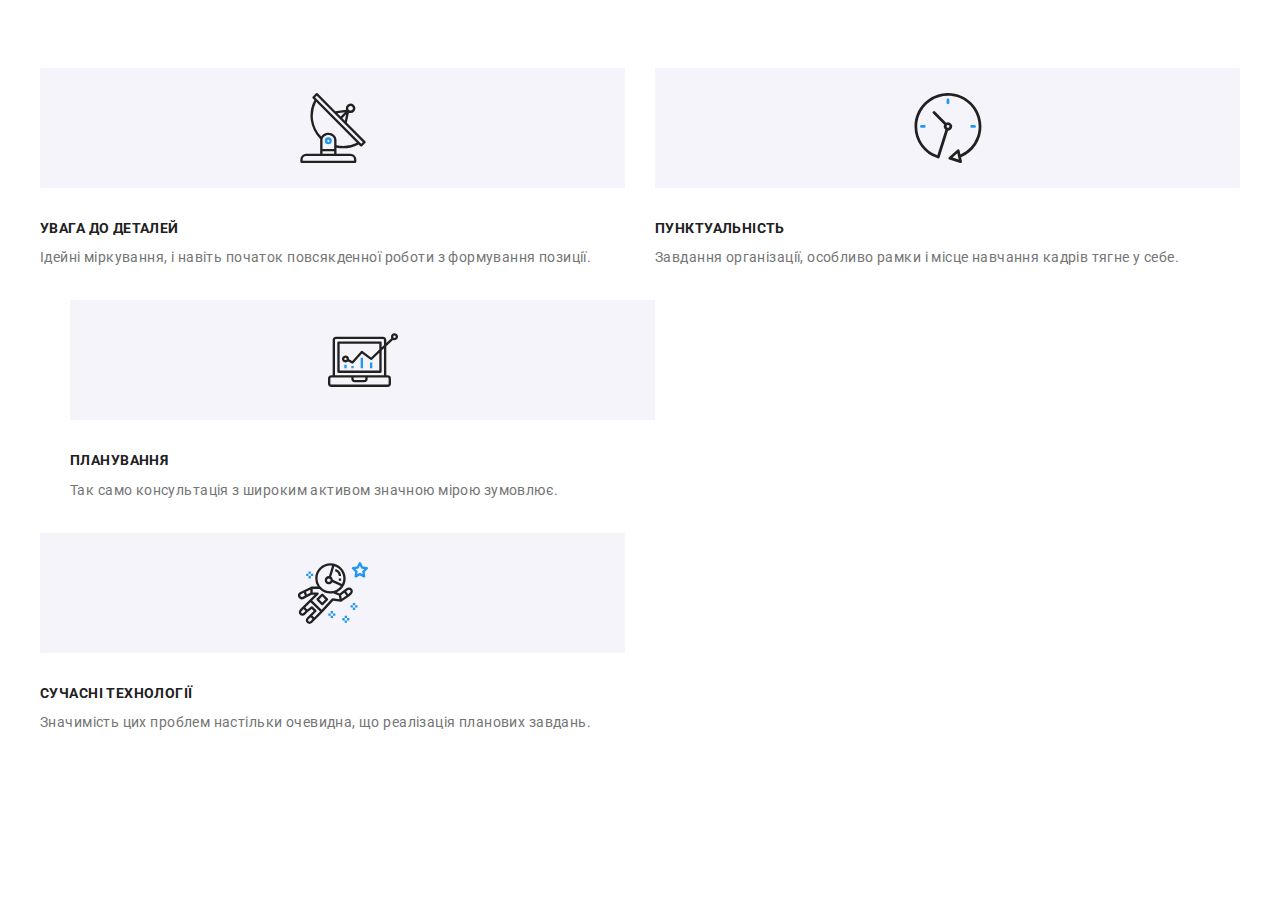
==== index.html @ 65c4f0a9 "HW 8" ====
<!DOCTYPE html>
<html lang="en">
  <head>
    <meta charset="UTF-8" />
    <meta http-equiv="X-UA-Compatible" content="IE=edge" />
    <meta name="viewport" content="width=device-width, initial-scale=1.0" />
    <title>Document</title>
    <link
      href="https://fonts.googleapis.com/css2?family=Raleway:wght@700&family=Roboto:wght@400;500;700;900&display=swap"
      rel="stylesheet"
    />
    <link
      rel="stylesheet"
      href="https://cdnjs.cloudflare.com/ajax/libs/modern-normalize/1.1.0/modern-normalize.min.css"
      integrity="sha512-wpPYUAdjBVSE4KJnH1VR1HeZfpl1ub8YT/NKx4PuQ5NmX2tKuGu6U/JRp5y+Y8XG2tV+wKQpNHVUX03MfMFn9Q=="
      crossorigin="anonymous"
      referrerpolicy="no-referrer"
    />
    <!-- <link rel="stylesheet" href="./css/styles.css" /> -->
    <link rel="stylesheet" href="./css/main.min.css" /> 
  </head>
  <body class="page">
    <!-- <header class="header">
      <div class="container-header">
        <nav class="site-nav">
          <a href="#" class="logo"
            ><span class="first-part">Web</span
            ><span class="second-part">Studio</span></a
          >

          <ul class="site-nav-list">
            <li class="site-nav-item">
              <a class="site-nav-link current" href="#">Студія</a>
            </li>
            <li class="site-nav-item">
              <a class="site-nav-link" href="portfolio.html" 
                >Портфоліо</a
              >
            </li>
            <li class="site-nav-item">
              <a class="site-nav-link" href="#">Контакти</a>
            </li>
          </ul>

          <ul class="contacts-list">
            <li class="contacts-item">
              <a href="mailto:info@devstudio.com" class="contacts">
                <svg class="contacts-icon" width="16" height="12">
                  <use href="./images/icons.svg#icon-envelope"></use>
                </svg>
                info@devstudio.com</a>
            </li>
            <li class="contacts-item">
              <a href="tel:+380961111111" class="contacts">
                <svg class="contacts-icon" width="10" height="16">
                  <use href="./images/icons.svg#icon-smartphone"></use>
                </svg>
                +38 096 111 11 11</a>
            </li>
          </ul>
        </nav>
      </div>
    </header>
    <main>
      <section class="section-gero">
        <div class="container"> 
        <h1 class="gero-title">Ефективні рішення для <br />вашого бізнесу</h1>
        <button class="button-gero btn" type="button" data-modal-open>Замовити послугу</button>
        </div>
      </section> -->
      <section class="advantages">
        <div class="container">
          <ul class="our-advantages-list">
            <li class="our-advantages-item">
              <div class="our-advantages-icon">
                <svg width="70" height="70">
                  <use href="./images/icons.svg#icon-antenna"></use>
                </svg>
              </div>
              <h3 class="our-advantages-title">УВАГА ДО ДЕТАЛЕЙ</h3>
              <p class="our-advantages">
                Ідейні міркування, і навіть початок повсякденної роботи з
                формування позиції.
              </p>
            </li>
            <li class="our-advantages-item">
              <div class="our-advantages-icon">
                <svg width="70" height="70">
                  <use href="./images/icons.svg#icon-clock"></use>
                </svg>
              </div>
              <h3 class="our-advantages-title">ПУНКТУАЛЬНІСТЬ</h3>
              <p class="our-advantages">
                Завдання організації, особливо рамки і місце навчання кадрів
                тягне у себе.
              </p>
            </li>
            <li >
            <li class="our-advantages-item">
              <div class="our-advantages-icon">
                <svg width="70" height="70">
                  <use href="./images/icons.svg#icon-diagram"></use>
                </svg>
              </div>
              <h3 class="our-advantages-title">ПЛАНУВАННЯ</h3>
              <p class="our-advantages">
                Так само консультація з широким активом значною мірою зумовлює.
              </p>
            </li>
            <li class="our-advantages-item">
              <div class="our-advantages-icon">
                <svg width="70" height="70">
                  <use href="./images/icons.svg#icon-astronaut"></use>
                </svg>
              </div>
              <h3 class="our-advantages-title">СУЧАСНІ ТЕХНОЛОГІЇ</h3>
              <p class="our-advantages">
                Значимість цих проблем настільки очевидна, що реалізація
                планових завдань.
              </p>
            </li>
          </ul>
        </div>
      </section>
      <!-- <section class="section-img">
        <div class="container">
          <h2 class="section-title">Чим ми займаємося</h2>
          <ul class="img-list">
            <li class="img">
              <div class="presentation">
                <img src="./images/box1.jpg" alt="написання коду" width="370" />
                <h3 class="presentation-title">Десктопні додатки</h3>  
              </div>
            </li>
            <li class="img">
              <div class="presentation">
              <img src="./images/box2.jpg" alt="створення макета" width="370" />
            <h3 class="presentation-title">Мобільні додатки</h3>
            </div>
            </li>
            <li class="img">
              <div class="presentation">
              <img src="./images/box3.jpg" alt="дізайн" width="370" />
            <h3 class="presentation-title">Дизайнерські рішення</h3>
            </div>
            </li>
          </ul>
        </div>
      </section>
      <section class="section-team">
        <div class="container">
          <h2 class="section-title">Наша команда</h2>
          <ul class="img-list">
            <li class="img-list__item">
              <img src="./images/img1.jpg" alt="фото" width="270" class="img-item"/>
              <div class="team">
              <h3 class="team__title">Ігор Дем'яненко</h3>
              <p class="team__specialist">Product Designer</p>
              <ul class="specialist-list">
                <li class="specialist-list__item">
              <a class="specialist-list__link" href="#">
                <svg class="specialist-list__icon" width="20" height="20">
                  <use href="./images/icons.svg#icon-instagram"></use>
                </svg>
                 
              </a>
              </li>
              <li class="specialist-list__item">
              <a class="specialist-list__link" href="#">
                <svg class="specialist-list__icon" width="20" height="20">
                  <use href="./images/icons.svg#icon-twitter"></use>
                </svg>
                 
              </a>
              </li>
              <li class="specialist-list__item">
              <a class="specialist-list__link" href="#">
                <svg class="specialist-list__icon" width="20" height="20">
                  <use href="./images/icons.svg#icon-facebook"></use>
                </svg>
                 
              </a>
              </li>
              <li class="specialist-list__item">
              <a  class="specialist-list__link" href="#">
                <svg class="specialist-list__icon" width="20" height="20">
                  <use href="./images/icons.svg#icon-linkedin"></use>
                </svg>
                 
              </a>
              </li>
              </ul>
              </div>
            </li>  
            
            <li class="img-list__item">
              <img src="./images/img2.jpg" alt="фото" width="270" class="img-item"/>
              <div class="team">
              <h3 class="team__title">Ольга Рєпіна</h3>
              <p class="team__specialist">Frontend Developer</p>
              <ul class="specialist-list">
                <li class="specialist-list__item">
              <a class="specialist-list__link" href="#">
                <svg class="specialist-list__icon" width="20" height="20">
                  <use href="./images/icons.svg#icon-instagram"></use>
                </svg>
                 
              </a>
              </li>
              <li class="specialist-list__item">
              <a class="specialist-list__link" href="#">
                <svg class="specialist-list__icon" width="20" height="20">
                  <use href="./images/icons.svg#icon-twitter"></use>
                </svg>
                 
              </a>
              </li>
              <li class="specialist-list__item">
              <a class="specialist-list__link" href="#">
                <svg class="specialist-list__icon" width="20" height="20">
                  <use href="./images/icons.svg#icon-facebook"></use>
                </svg>
                 
              </a>
              </li>
              <li class="specialist-list__item">
              <a class="specialist-list__link" href="#">
                <svg class="specialist-list__icon" width="20" height="20">
                  <use href="./images/icons.svg#icon-linkedin"></use>
                </svg>
                 
              </a>
              </li>
              </ul>
            
              </div>
            </li>
            <li class="img-list__item">
              <img src="./images/img3.jpg" alt="фото" width="270" class="img-item" />
              <div class="team">
              <h3 class="team__title">Микола Тарасов</h3>
              <p class="team__specialist">Marketing</p>
              <ul class="specialist-list">
                <li class="specialist-list__item">
              <a class="specialist-list__link" href="#">
                <svg class="specialist-list__icon" width="20" height="20">
                  <use href="./images/icons.svg#icon-instagram"></use>
                </svg>
                 
              </a>
              </li>
              <li class="specialist-list__item">
              <a class="specialist-list__link" href="#">
                <svg class="specialist-list__icon" width="20" height="20">
                  <use href="./images/icons.svg#icon-twitter"></use>
                </svg>
                 
              </a>
              </li>
              <li class="specialist-list__item">
              <a class="specialist-list__link" href="#">
                <svg class="specialist-list__icon" width="20" height="20">
                  <use href="./images/icons.svg#icon-facebook"></use>
                </svg>
                 
              </a>
              </li>
              <li class="specialist-list__item">
              <a class="specialist-list__link" href="#">
                <svg class="specialist-list__icon" width="20" height="20">
                  <use href="./images/icons.svg#icon-linkedin"></use>
                </svg>
                 
              </a>
              </li>
              </ul>
              </div>
            </li>
            <li class="img-list__item">
              <img src="./images/img4.jpg" alt="фото" width="270" class="img-item"/>
              <div class="team">
              <h3 class="team__title">Михайло Єрмаков</h3>
              <p class="team__specialist">UI Designer</p>
              <ul class="specialist-list">
                <li class="specialist-list__item">
              <a class="specialist-list__link" href="#">
                <svg class="specialist-list__icon" width="20" height="20">
                  <use href="./images/icons.svg#icon-instagram"></use>
                </svg>
                 
              </a>
              </li>
              <li class="specialist-list__item">
              <a class="specialist-list__link" href="#">
                <svg class="specialist-list__icon" width="20" height="20">
                  <use href="./images/icons.svg#icon-twitter"></use>
                </svg>
                 
              </a>
              </li>
              <li class="specialist-list__item">
              <a class="specialist-list__link" href="#">
                <svg class="specialist-list__icon" width="20" height="20">
                  <use href="./images/icons.svg#icon-facebook"></use>
                </svg>
                 
              </a>
              </li>
              <li class="specialist-list__item">
              <a class="specialist-list__link" href="#">
                <svg class="specialist-list__icon" width="20" height="20">
                  <use href="./images/icons.svg#icon-linkedin"></use>
                </svg>
                 
              </a>
              </li>
              </ul>
              </div>
            </li>
          </ul>
        </div>
      </section>
      <section class="section-clients">
        <div class="container">
          <h2 class="section-title">Постійні клієнти</h2>
      
          <ul class="client-list">
            <li class="client-list__item">
              <a  class="client-list__link" href="#">
              <svg class="client-list__icon" width="106" height="60">
                <use href="./images/icons.svg#icon-logo1"></use>
              </svg>
              </a>
            </li>
            <li class="client-list__item">
              <a  class="client-list__link" href="#">
              <svg class="client-list__icon" width="106" height="60">
                <use href="./images/icons.svg#icon-logo2"></use>
              </svg>
              </a>
            </li>
            <li class="client-list__item">
              <a  class="client-list__link" href="#">
              <svg class="client-list__icon" width="106" height="60">
                <use href="./images/icons.svg#icon-logo3"></use>
              </svg>
              </a>
            </li>
            <li class="client-list__item">
              <a  class="client-list__link" href="#">
              <svg class="client-list__icon" width="106" height="60">
                <use href="./images/icons.svg#icon-logo4"></use>
              </svg>
              </a>
            </li>
            <li class="client-list__item">
              <a  class="client-list__link" href="#">
              <svg class="client-list__icon" width="106" height="60">
                <use href="./images/icons.svg#icon-logo5"></use>
              </svg>
              </a>
            </li>
            <li class="client-list__item">
              <a  class="client-list__link" href="#">
              <svg class="client-list__icon" width="106" height="60">
                <use href="./images/icons.svg#icon-logo6"></use>
              </svg>
              </a>
            </li>
          </ul>
          </div>

        </div>

      </section>
    </main>
    <footer class="section-foot">
      <div class="container-footer">
        <div class="div-foot">
          <div class="div-contacts">
        <a href="#" class="logo-footer"
          ><span class="first-part">Web</span
          ><span class="second-part-foot">Studio</span></a
        >
        <address class="address">
          <p class="contacts-foot-address">м. Київ, пр-т Лесі Українки, 26</p>
          <ul class="list">
            <li class="foot-item">
              <a href="mailto:info@devstudio.com" class="contacts-foot"
                >info@devstudio.com</a>
              
            </li>
            <li class="foot-item">
              <a href="tel:+380961111111" class="contacts-foot"
                >+38 096 111 11 11</a
              >
            </li>
          </ul>
        </address>
        </div>
        <div class="foot-networks">
          <span class="foot-title">приєднуйтесь</span>
          <ul class="foot-list">
                <li class="item-foot">
              <a class="foot-link" href="#">
                <svg class="foot-icon" width="20" height="20">
                  <use href="./images/icons.svg#icon-instagram"></use>
                </svg>
                 
              </a>
              </li>
              <li class="item-foot">
              <a class="foot-link" href="#">
                <svg class="foot-icon" width="20" height="20">
                  <use href="./images/icons.svg#icon-twitter"></use>
                </svg>
                 
              </a>
              </li>
              <li class="item-foot">
              <a class="foot-link" href="#">
                <svg class="foot-icon" width="20" height="20">
                  <use href="./images/icons.svg#icon-facebook"></use>
                </svg>
                 
              </a>
              </li>
              <li class="item-foot">
              <a class="foot-link" href="#">
                <svg class="foot-icon" width="20" height="20">
                  <use href="./images/icons.svg#icon-linkedin"></use>
                </svg>
                 
              </a>
              </li>
              </ul>

        </div>
        <div class="user-sub">
           <p class="form-email">Підпишіться на розсилку</p>
          <form>
          <div class="user-mail">  
            <input type="email" name="email"  class="email-input" aria-labelledby="user_email" placeholder="E-mail"/>
          
          <button type="submit" class="submit">Підписатися
            <svg class="icon-send" width="24" height="24">
              <use href="./images/icons.svg#icon-send"></use>
            </svg>
          </button>
          </div>
          
        </form>
        </div>
      </div>
    </footer>
    <div class="backdroup is-hidden" data-modal>
      <div class="modal">
        <button type="button" class="modal-close" data-modal-close>
          <svg class="close" width="18" height="18">
            <use href="./images/icons.svg#icon-close-black"></use>
          </svg>
        </button>
        <p class="modal-title">Залиште свої дані, ми вам передзвонимо</p>
        <form class="modal-form">
          <div class="input-wrap">
            <label for="user-name" class="modal-label">Ім'я</label>
              <input type="text" name="user-name" id="user-name" class="modal-input"/>
                <svg class="modal-icon" width="18" height="18">
                    <use href="./images/icons.svg#icon-person"></use>
                </svg>
          </div>
             
          <div class="input-wrap">
            <label for="user-tel" class="modal-label">Телефон</label>
              <input type="tel" name="user-tel" id="user-tel" class="modal-input"/>
                <svg class="modal-icon" width="18" height="18">
                  <use href="./images/icons.svg#icon-phone"></use>
               </svg>
          </div>
          <div class="input-wrap">
            <label for="user-email" class="modal-label">Пошта</label>
              <input type="email" name="user-email" id="user-email" class="modal-input"/>
               <svg class="modal-icon" width="18" height="18">
                 <use href="./images/icons.svg#icon-email"></use>
               </svg>
         </div>
         <div class="input-wrap">
         
        <label for="comment" class="modal-label">Коментар</label>
          <textarea name="comment" id="comment" class="modal-comment" placeholder="Введіть текст"
          ></textarea>
          </div>
             
          <input type="checkbox" name="accedence" class="modal-check is-hidden" id="accedence"/>
          <label for="accedence" class="label-check">
            <span>
              <svg class="check-icon" width="16" height="15">
                <use href="./images/icons.svg#icon-check"></use>
              </svg> 
              </span>            
            Погоджуюся з розсилкою та приймаю 
             <a href="#" class="accedence-link">Умови договору</a>
        </label>
          <div class="btn-submit-modal">       
            <button type="submit" class="btn-submit">Відправити</button>
          </div> 
        </form>
      </div>
    </div> -->
    <script src="./js/modal.js"></script>
  </body>
</html>
---- css/main.min.css ----
:root{--color-title: #212121;--color-gray: #757575;--color-blue: #2196F3;--color-white: #FFFFFF;--background-color-portfolio: #EEEEEE}body{font-family:Roboto,sans-serif}.container,.container-header,.container-footer,.container-portfolio{width:100%;padding-left:15px;padding-right:15px;margin:0 auto}@media screen and (min-width: 480px){.container,.container-header,.container-footer,.container-portfolio{max-width:480px}}@media screen and (min-width: 768px){.container,.container-header,.container-footer,.container-portfolio{max-width:768px}}@media screen and (min-width: 1200px){.container,.container-header,.container-footer,.container-portfolio{max-width:1200px}}.container-header,.container-footer{padding-top:0}.project-list,.img-list,.our-advantages-list,.portfolio-list,.site-nav-list,.list,.contacts-list,.specialist-list,.client-list,.foot-list{list-style:none;padding:0;margin:0}.project-list__link,.site-nav-link,.contacts,.list-link,.logo,.logo-footer{text-decoration:none}.page{background-color:var(--color-white)}.logo{margin-right:93px}.first-part{color:var(--color-blue)}.second-part{color:#000}.second-part-foot{color:#fff}.first-part,.second-part,.second-part-foot{font-family:Raleway,sans-serif;font-weight:700;font-size:26px;line-height:1.1923;letter-spacing:.03em}.site-nav-link{display:block;padding-top:32px;padding-bottom:32px;color:var(--color-title);position:relative}.site-nav-link::after{content:"";position:absolute;opacity:0;width:100%;height:4px;background-color:var(--color-blue);left:0;bottom:0}.site-nav-link.current::after{opacity:1}.site-nav-item{margin-right:50px}.site-nav-item:last-child{margin-right:0}.contacts{display:flex;justify-content:center;align-items:center;width:100%;height:100%;color:var(--color-gray);transition:color 250ms cubic-bezier(0.4, 0, 0.2, 1)}.contacts-icon{fill:var(--color-gray);margin-right:10px;transition:fill 250ms cubic-bezier(0.4, 0, 0.2, 1)}.contacts:hover .contacts-icon,.contacts:focus .contacts-icon{fill:#2196f3}.contacts-item+.contacts-item{margin-left:50px}.contacts-item{padding-top:32px;padding-bottom:32px}.site-nav-link,.contacts{font-weight:500;font-size:14px;line-height:1.1721;letter-spacing:.02em;transition:color 250ms cubic-bezier(0.4, 0, 0.2, 1)}.site-nav-link:hover,.site-nav-link:focus,.site-nav-link.current{color:var(--color-blue);opacity:1}.contacts:hover,.contacts:focus{color:var(--color-blue)}.header{border-bottom:1px solid #ececec}.site-nav{display:flex;align-items:center}.site-nav-list{display:flex}.contacts-list{display:flex;margin-left:auto;gap:10px}.section-gero{margin:0 auto;padding-top:200px;padding-bottom:200px;background-image:linear-gradient(rgba(47, 48, 58, 0.4), rgba(47, 48, 58, 0.4)),url(../images/img-gero\ .jpg);text-align:center;height:600px;max-width:1600px}.gero-title{margin-top:0;margin-bottom:30px;color:#fff;font-weight:900;font-size:44px;line-height:1.3636;letter-spacing:.06em;text-align:center;text-transform:uppercase}.button-gero{display:inline-block;min-width:216px;border-radius:4px;padding:10px 32px;color:#fff;background-color:#2196f3;font-family:Roboto,sans-serif;font-weight:700;font-size:16px;line-height:1.875;letter-spacing:.06em;text-align:center;cursor:pointer;border:none;transition:color 250ms cubic-bezier(0.4, 0, 0.2, 1)}.button-gero:hover,.button-gero:focus,.button-gero:active{color:#2f303a}.our-advantages-list{display:flex;flex-wrap:wrap;gap:30px}.our-advantages-item{width:100%;height:auto}@media screen and (min-width: 768px){.our-advantages-item{width:calc((100% - 30px)/2)}}.our-advantages-icon{margin-bottom:30px;width:100%;height:120px;background-color:#f5f4fa;display:flex;justify-content:center;align-items:center}.advantages{padding-top:60px;padding-bottom:60px}.our-advantages-title{margin-bottom:10px;margin-top:0;color:var(--color-title);font-weight:700;font-size:14px;line-height:1.1721;letter-spacing:.03em;display:flex;justify-content:center;align-items:center}@media screen and (min-width: 768px){.our-advantages-title{display:inline-block}}.our-advantages-item:last-child{margin-right:0}.our-advantages{display:inline-block;margin-top:0;margin-bottom:0;color:var(--color-gray);font-weight:400;font-size:14px;line-height:1.714;letter-spacing:.03em}.section-img{padding-bottom:94px}.section-title{margin-top:0;margin-bottom:50px;color:var(--color-title);font-weight:700;font-size:36px;line-height:1.1719;letter-spacing:.03em;text-align:center}.img{width:100%;height:100%}.img:not(:last-child){margin-right:30px}.img-list{display:flex}.presentation{width:370px;height:100%;position:relative}.presentation-title{margin-top:0;margin-bottom:0;padding-top:27px;padding-bottom:27px;height:70px;width:100%;font-weight:700;font-size:14px;line-height:1.143;letter-spacing:.03em;color:var(--color-white);background-color:rgba(47,48,58,.8);text-align:center;text-transform:uppercase;position:absolute;bottom:0}.section-team,.section-clients{padding-top:94px;padding-bottom:94px;background-color:#f5f4fa}.section-clients{background-color:#fff}.img-list__item{box-shadow:0px 4px 4px 0px rgba(0,0,0,.25)}.img-list__item:not(:last-child){margin-right:30px}.team__title{margin-top:0;margin-bottom:10px;color:var(--color-title);font-weight:500;font-size:16px;line-height:1.1719;letter-spacing:.03em;text-align:center}.team__specialist{margin-top:0;margin-bottom:16px;color:var(--color-gray);font-weight:400;font-size:16px;line-height:1.1719;letter-spacing:.03em;text-align:center}.team{padding-top:30px;padding-bottom:30px;background-color:#fff}.specialist-list{display:flex;justify-content:center;align-items:center;gap:10px}.specialist-list__item{width:44px;height:44px}.specialist-list__link{width:100%;height:100%;background-color:#fff;border-radius:50%;display:flex;justify-content:center;align-items:center;transition:background-color 250ms cubic-bezier(0.4, 0, 0.2, 1)}.specialist-list__link:hover,.specialist-list__link:focus{background-color:#2196f3}.specialist-list__icon{fill:#afb1b8;transition:fill 250ms cubic-bezier(0.4, 0, 0.2, 1)}.specialist-list__link:focus .specialist-list__icon{fill:#fff}.specialist-list__link:hover .specialist-list__icon{fill:#fff}.client-list{display:flex;justify-content:center;align-items:center;gap:30px}.client-list__item{width:170px;height:92px}.client-list__link{display:flex;justify-content:center;align-items:center;width:100%;height:100%;border:1px solid #afb1b8;border-radius:4px;fill:#afb1b8;transition:border-color 250ms cubic-bezier(0.4, 0, 0.2, 1)}.client-list__link:hover,.client-list__link:focus{border-color:#2196f3}.client-list__icon{fill:#afb1b8;transition:fill 250ms cubic-bezier(0.4, 0, 0.2, 1)}.client-list__link:hover .client-list__icon,.client-list__link:focus .client-list__icon{fill:#2196f3}.div-contacts{margin-right:70px}.logo-footer{display:inline-block}.address{font-style:normal}.section-foot{padding-top:60px;padding-bottom:60px;background-color:#2f303a}.list{display:inline-block}.contacts-foot-address{margin-bottom:9px;margin-top:20px;color:#fff}.foot-item:not(:last-child){margin-bottom:9px}.contacts-foot{color:rgba(255,255,255,.6)}.contacts-foot-address,.contacts-foot{font-weight:400;font-size:14px;line-height:1.7143;letter-spacing:.03em;text-decoration:none}.foot-networks{width:206px;height:80px;margin-right:93px}.foot-title{display:block;margin-bottom:20px;color:#fff;font-weight:700;font-size:14px;line-height:1.1721;letter-spacing:.03em;text-transform:uppercase}.div-foot{display:flex;align-items:baseline}.foot-list{display:flex;justify-content:center;align-items:center;gap:10px}.item-foot{width:44px;height:44px}.foot-link{width:100%;height:100%;background-color:rgba(255,255,255,.1);border-radius:50%;display:flex;justify-content:center;align-items:center;transition:background-color 250ms cubic-bezier(0.4, 0, 0.2, 1)}.foot-link:hover,.foot-link:focus{background-color:#2196f3}.foot-icon{fill:#fff;transition:fill 250ms cubic-bezier(0.4, 0, 0.2, 1)}.foot-link:hover .foot-icon{fill:#fff}.foot-link:focus .foot-icon{fill:#fff}.user-email{padding-left:93px}.form-email{margin-bottom:20px;color:#fff;font-weight:700;font-size:14px;line-height:1.1721;letter-spacing:.03em;text-transform:uppercase}.user-mail{display:flex;gap:12px}.email-input::-moz-placeholder{font-weight:400;font-size:16px;line-height:1.25;letter-spacing:.03em;color:rgba(255,255,255,.6)}.email-input:-ms-input-placeholder{font-weight:400;font-size:16px;line-height:1.25;letter-spacing:.03em;color:rgba(255,255,255,.6)}.email-input::placeholder{font-weight:400;font-size:16px;line-height:1.25;letter-spacing:.03em;color:rgba(255,255,255,.6)}.submit{margin-left:12px;padding:10px 28px;width:200px;height:50px;background-color:var(--color-blue);color:var(--color-white);font-family:Roboto;font-weight:700;font-size:16px;line-height:1.875;letter-spacing:.06em;display:inline-flex;box-shadow:0px 4px 4px 0px rgba(0,0,0,.15);border:none}.submit:hover,.submit:focus{background-color:#188ce8}.icon-send{fill:var(--color-white);margin-left:10px}.email-input{padding-left:16px;padding-top:15px;padding-bottom:15px;min-width:358px;height:50px;border-radius:4px;background-color:rgba(0,0,0,0);border:1px solid rgba(255,255,255,.3);box-shadow:0px 4px 4px 0px rgba(0,0,0,.15);color:#fff;transition:border-color 250ms cubic-bezier(0.4, 0, 0.2, 1)}.email-input:hover,.email-input:focus{border-color:var(--color-blue);outline:none}.page-portfolio{background-color:var(--color-white)}.portfolio{padding-top:94px;padding-bottom:94px}.portfolio-list{display:flex;justify-content:center;align-items:center;margin-bottom:50px}.list-button:last-child{margin-right:0}.list-button{margin-right:8px}.list-button:last-child{margin-right:0}.button{padding:6px 22px}.button:hover,.button:focus,.button:active{color:var(--color-white);background-color:var(--color-blue);box-shadow:0px 4px 4px 0px rgba(0,0,0,.25)}.button-all{padding:6px 25px}.button-all.current{color:var(--color-white);background-color:var(--color-blue);box-shadow:0px 4px 4px 0px rgba(0,0,0,.25)}.button,.button-all{border-radius:4px;font-family:Roboto,sans-serif;color:var(--color-title);background-color:#f5f4fa;font-weight:500;font-size:16px;line-height:1.625;letter-spacing:.03em;text-align:center;cursor:pointer;border:none;transition:background-color 250ms cubic-bezier(0.4, 0, 0.2, 1),color 250ms cubic-bezier(0.4, 0, 0.2, 1),box-shadow 250ms cubic-bezier(0.4, 0, 0.2, 1)}.portfolio-title{opacity:0}.project-list{display:flex;flex-wrap:wrap;gap:30px}.project-list__item{flex-basis:calc((100% - 60px)/3)}.project-list__link{display:block;transition:box-shadow 250ms cubic-bezier(0.4, 0, 0.2, 1)}.project-list__link:hover,.project-list__link:focus{box-shadow:0px 4px 4px 0px rgba(0,0,0,.25)}.box-projects{padding:20px 24px;width:370px;border:1px solid #eee}.project-list__icon{display:block}.list-projects{margin-top:0;margin-bottom:0;color:var(--color-title);font-weight:700;font-size:18px;line-height:2;letter-spacing:.06em}.list-services{margin-top:0;margin-bottom:0;color:var(--color-gray);font-weight:400;font-size:16px;line-height:1.875;letter-spacing:.03em}.portfolio-wrap{position:relative;overflow:hidden}.portfolio-text{margin-top:0;padding:63px 24px;font-size:18px;line-height:1.5556;letter-spacing:.03em;color:#fff;background-color:rgba(33,150,243,.9);position:absolute;top:0;left:0;height:100%;transform:translateY(100%);transition:transform 250ms cubic-bezier(0.4, 0, 0.2, 1);overflow:auto}.project-list__item:hover .portfolio-text{transform:translateY(0)}.backdroup{width:100%;height:100%;background-color:rgba(0,0,0,.2);position:fixed;top:0;transition:opacity 350ms linear,visibility 350ms linear}.backdroup.is-hidden .modal{transform:translate(-50%, -50%) scaleX(2)}.modal{padding:40px;width:528px;min-height:581px;background-color:var(--color-white);border-radius:4px;position:absolute;top:50%;left:50%;transform:translate(-50%, -50%) scaleX(1);transition:transform 350ms linear}.modal-close{width:30px;height:30px;color:#000;background-color:var(--color-white);border-radius:50%;border:1px solid rgba(0,0,0,.1);display:flex;justify-content:center;align-items:center;position:absolute;top:8px;right:8px;cursor:pointer;transition:fill 250ms cubic-bezier(0.4, 0, 0.2, 1)}.modal-close:hover,.modal-close:focus{fill:var(--color-blue)}.modal-title{margin-top:0;font-weight:700;font-size:20px;line-height:1.172;letter-spacing:.03em;text-align:center;margin-bottom:12px}.input-wrap{position:relative;margin-bottom:10px}.modal-input{display:block;margin-bottom:10px;width:100%;height:40px;border:1px solid rgba(33,33,33,.2);padding-left:30px;outline:rgba(0,0,0,0);transition:border-color 250ms cubic-bezier(0.4, 0, 0.2, 1)}.modal-input:focus{border-color:var(--color-blue)}.modal-label{margin-bottom:4px;display:block;font-weight:400;font-size:12px;line-height:1.172;letter-spacing:.01em;color:#757575}.modal-comment{display:block;padding:12px 16px;border-radius:4px;width:100%;height:120px;border:1px solid rgba(33,33,33,.2);outline:rgba(0,0,0,0);resize:none}.modal-comment::-moz-placeholder{font-weight:400;font-size:12px;line-height:1.172;letter-spacing:.01em;color:rgba(117,117,117,.5)}.modal-comment:-ms-input-placeholder{font-weight:400;font-size:12px;line-height:1.172;letter-spacing:.01em;color:rgba(117,117,117,.5)}.modal-comment::placeholder{font-weight:400;font-size:12px;line-height:1.172;letter-spacing:.01em;color:rgba(117,117,117,.5)}.modal-icon{position:absolute;top:50%;transform:translate(-50%);left:15px;fill:var(--color-title);transition:fill 250ms cubic-bezier(0.4, 0, 0.2, 1)}.modal-input:focus+.modal-icon{fill:var(--color-blue)}.btn-submit{margin-top:30px;display:inline-flex;padding:10px 52px;border-radius:4px;background-color:var(--color-blue);color:var(--color-white);font-weight:700;font-size:16px;line-height:1.875;letter-spacing:.06em;text-align:center;align-items:center;border:none}.btn-submit-modal{display:flex;justify-content:center;align-items:center}.label-check,.accedence-link{font-weight:400;font-size:14px;line-height:1.714;letter-spacing:.03em}.label-check{color:var(--color-gray);display:flex;justify-content:center;align-items:center}.accedence-link{color:var(--color-blue);position:relative;display:inline-block;text-decoration:none;margin-left:5px}.accedence-link::after{content:"";position:absolute;left:0;bottom:5px;background-color:var(--color-blue);width:100%;height:1px}.label-check span{width:16px;height:15px;fill:#212121;border:1px solid #212121;margin-right:8px;display:flex;justify-content:center;align-items:center;fill:rgba(0,0,0,0);transition:background-color 250ms cubic-bezier(0.4, 0, 0.2, 1)}.modal-check:checked+.label-check span{background-color:var(--color-blue);fill:var(--color-white);border:none}.modal-check:focus+.label-check span{background-color:var(--color-blue)}.is-hidden{visibility:hidden}/*# sourceMappingURL=main.min.css.map */
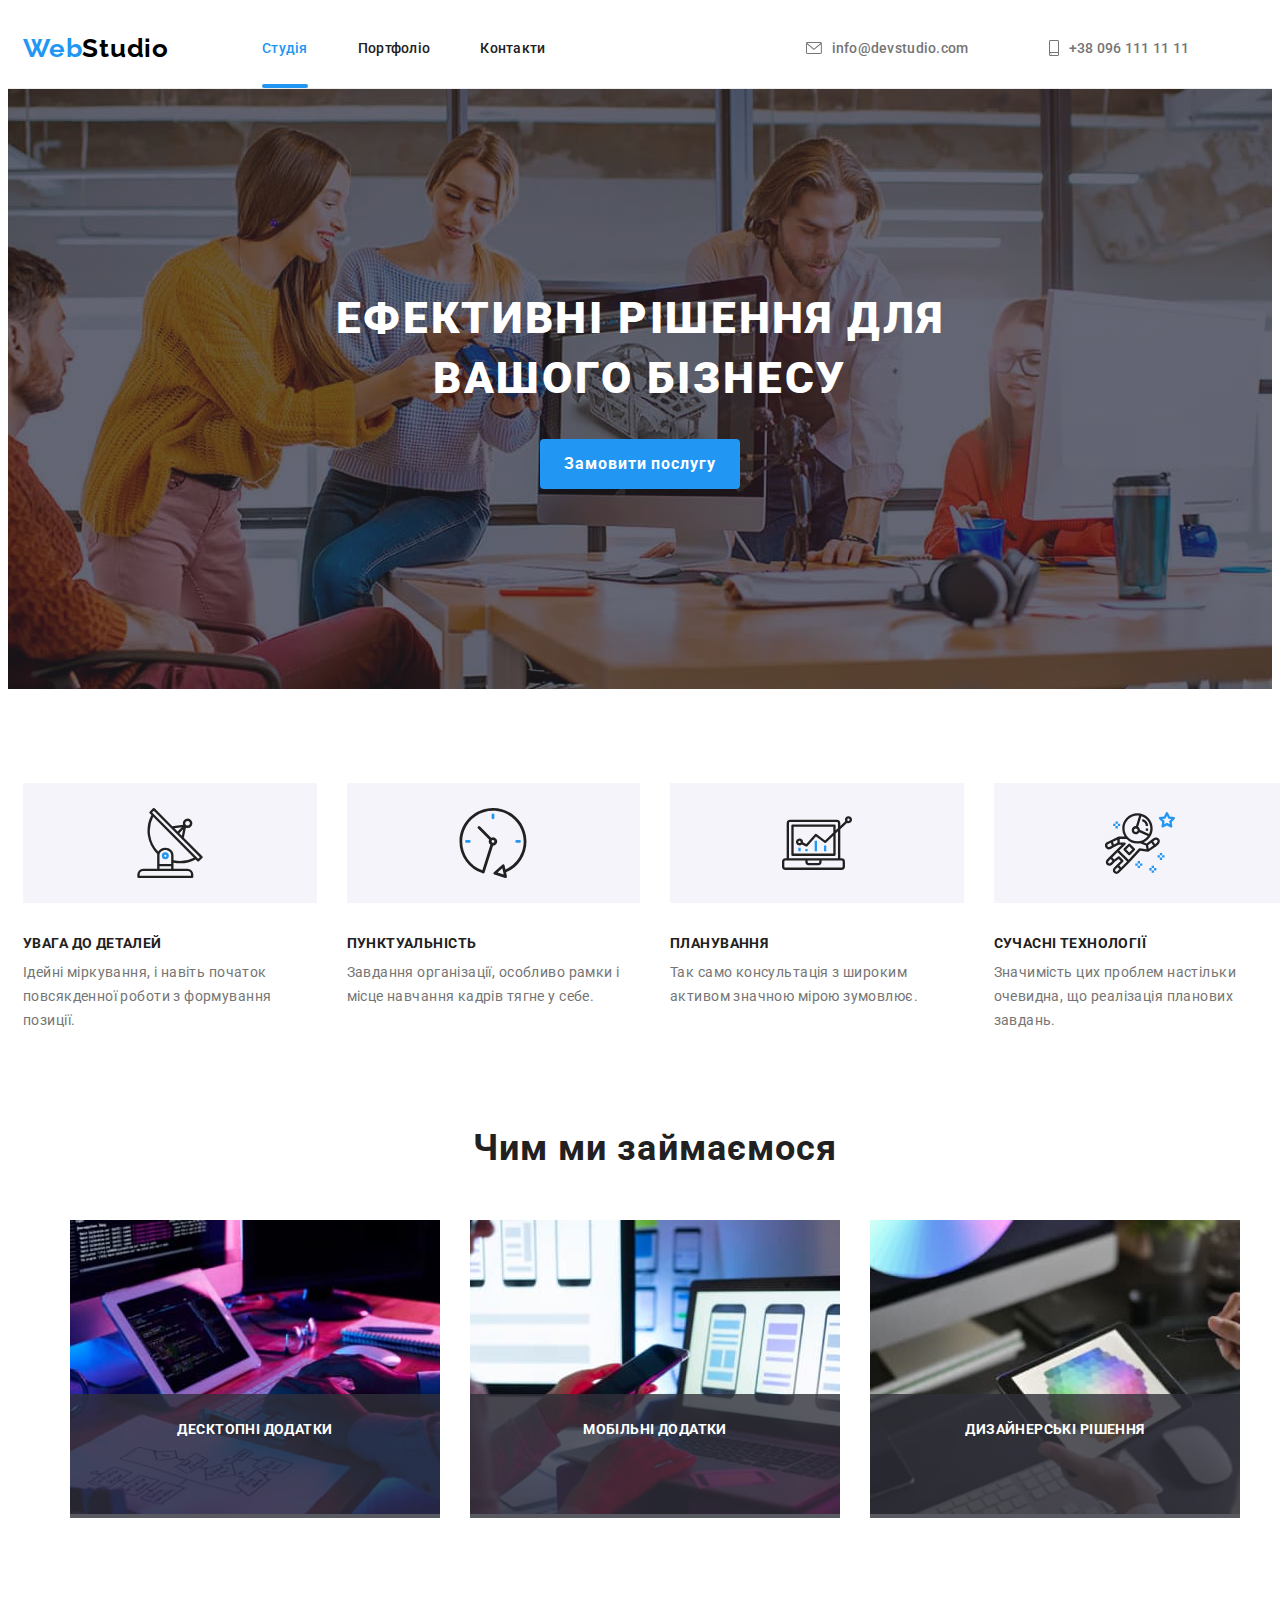
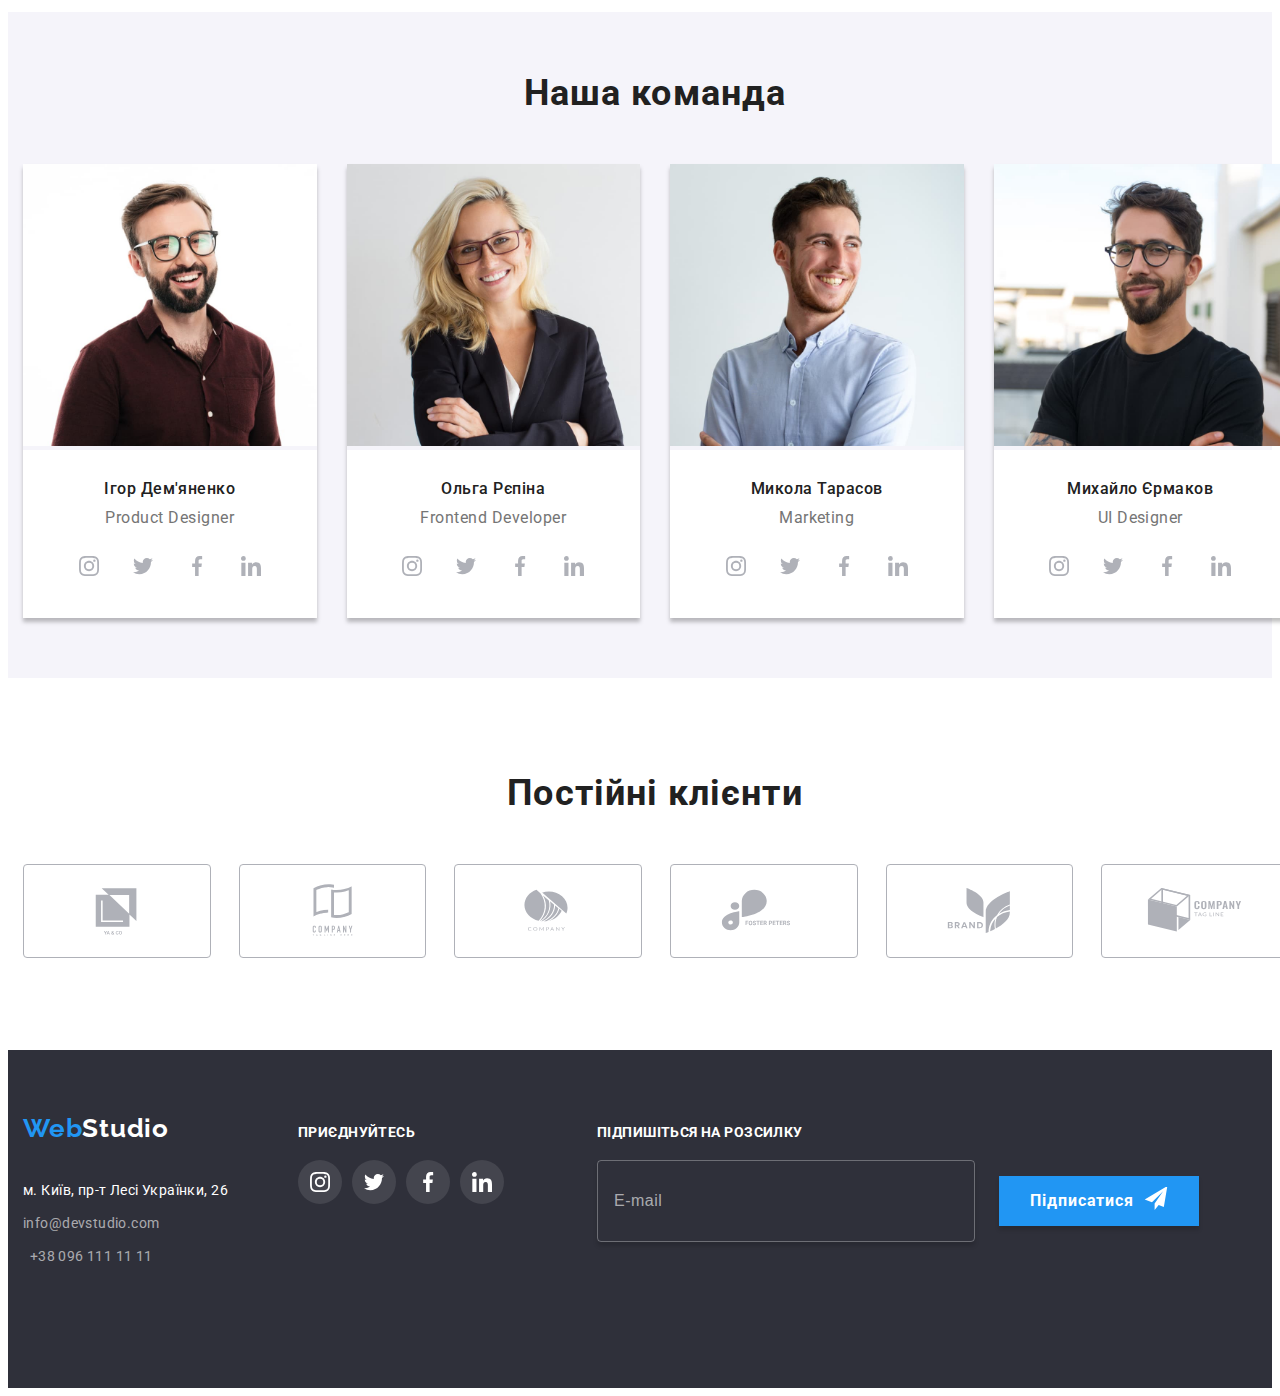
==== commit 4ab04e0d: "HW 8" ====
--- a/index.html
+++ b/index.html
@@ -20,8 +20,9 @@
     <link rel="stylesheet" href="./css/main.min.css" /> 
   </head>
   <body class="page">
-    <!-- <header class="header">
+     <header class="header">
       <div class="container-header">
+        
         <nav class="site-nav">
           <a href="#" class="logo"
             ><span class="first-part">Web</span
@@ -41,33 +42,85 @@
               <a class="site-nav-link" href="#">Контакти</a>
             </li>
           </ul>
-
+          
           <ul class="contacts-list">
             <li class="contacts-item">
               <a href="mailto:info@devstudio.com" class="contacts">
                 <svg class="contacts-icon" width="16" height="12">
                   <use href="./images/icons.svg#icon-envelope"></use>
-                </svg>
-                info@devstudio.com</a>
+                </svg>info@devstudio.com</a>
             </li>
             <li class="contacts-item">
               <a href="tel:+380961111111" class="contacts">
                 <svg class="contacts-icon" width="10" height="16">
                   <use href="./images/icons.svg#icon-smartphone"></use>
-                </svg>
+                </svg>+38 096 111 11 11</a>
+            </li>
+          </ul>
+        </nav>
+        <!-- </div> -->
+            
+        <button type="button" class="menu-open" data-menu-open>
+          <svg class="menu-open-icon" width="40" height="40">
+            <use href="./images/icons.svg#icon-menu-open"></use>
+          </svg>
+         </button>
+         </div>
+         
+         <div class="mob-menu is-hidden" data-menu>
+          <div class="mob-container">
+            <div class="menu-top">
+          <button type="button" class="menu-close" data-menu-close>
+            <svg class="menu-close-icon" width="40" height="40">
+              <use href="./images/icons.svg#icon-menu-close"></use>
+            </svg>
+          </button>
+           <ul class="mob-nav-list">
+            <li class="mob-nav-item">
+              <a class="mob-nav-link current" href="#">Студія</a>
+            </li>
+            <li class="mob-nav-item">
+              <a class="mob-nav-link" href="portfolio.html" 
+                >Портфоліо</a
+              >
+            </li>
+            <li class="mob-nav-item">
+              <a class="mob-nav-link" href="#">Контакти</a>
+            </li>
+          </ul>
+          </div>
+          <div class="menu-top">
+          <ul class="mob-contacts-list">
+            <li class="mob-contacts-item">
+              <a href="mailto:info@devstudio.com" class="mob-contacts-mail">
+                info@devstudio.com</a>
+            </li>
+            <li class="mob-contacts-item">
+              <a href="tel:+380961111111" class="mob-contacts-tel">
                 +38 096 111 11 11</a>
             </li>
           </ul>
-        </nav>
+          <ul class="menu-soc-list">
+            <li class="menu-soc-item">Instagram</li>
+            <li class="menu-soc-item">Twitter</li>
+            <li class="menu-soc-item">Facebook</li>
+            <li class="menu-soc-item">LinkedIn</li>
+
+          </ul>
+          </div>
+          </div>
+          
+          
+         
       </div>
-    </header>
+    </header> 
     <main>
-      <section class="section-gero">
-        <div class="container"> 
-        <h1 class="gero-title">Ефективні рішення для <br />вашого бізнесу</h1>
-        <button class="button-gero btn" type="button" data-modal-open>Замовити послугу</button>
-        </div>
-      </section> -->
+      <section class="section-hero">
+         <div class="container-hero">
+                  <h1 class="hero-title">Ефективні рішення для <br />вашого бізнесу</h1>
+        <button class="button-hero btn" type="button" data-modal-open>Замовити послугу</button>
+         </div>
+      </section>
       <section class="advantages">
         <div class="container">
           <ul class="our-advantages-list">
@@ -95,7 +148,6 @@
                 тягне у себе.
               </p>
             </li>
-            <li >
             <li class="our-advantages-item">
               <div class="our-advantages-icon">
                 <svg width="70" height="70">
@@ -122,25 +174,37 @@
           </ul>
         </div>
       </section>
-      <!-- <section class="section-img">
+      <section class="section-img">
         <div class="container">
           <h2 class="section-title">Чим ми займаємося</h2>
-          <ul class="img-list">
-            <li class="img">
+          <ul class="presentation-list">
+            <li class="presentation-list__item">
               <div class="presentation">
-                <img src="./images/box1.jpg" alt="написання коду" width="370" />
+                <img
+                srcset="./images/box1.jpg 1x, ./images/box1-2x.jpg 2x" 
+                src="./images/box1.jpg" 
+                alt="написання коду" 
+                width="370" />
                 <h3 class="presentation-title">Десктопні додатки</h3>  
               </div>
             </li>
-            <li class="img">
+            <li class="presentation-list__item">
               <div class="presentation">
-              <img src="./images/box2.jpg" alt="створення макета" width="370" />
+              <img
+              srcset="./images/box2.jpg 1x, ./images/box2-2x.jpg 2x" 
+              src="./images/box2.jpg" 
+              alt="створення макета" 
+              width="370" />
             <h3 class="presentation-title">Мобільні додатки</h3>
             </div>
             </li>
-            <li class="img">
+            <li class="presentation-list__item">
               <div class="presentation">
-              <img src="./images/box3.jpg" alt="дізайн" width="370" />
+              <img
+              srcset="./images/box3.jpg 1x, ./images/box3-2x.jpg 2x" 
+              src="./images/box3.jpg" 
+              alt="дізайн" 
+              width="370" />
             <h3 class="presentation-title">Дизайнерські рішення</h3>
             </div>
             </li>
@@ -150,9 +214,23 @@
       <section class="section-team">
         <div class="container">
           <h2 class="section-title">Наша команда</h2>
+          <div class="team-section"> 
           <ul class="img-list">
             <li class="img-list__item">
-              <img src="./images/img1.jpg" alt="фото" width="270" class="img-item"/>
+              <picture>
+                  <source srcset="./images/img1.jpg 1x, ./images/img1-2x.jpg 2x" 
+                  media="(min-width: 1200px)"/>
+                  <source srcset="./images/img1-tab.jpg 1x, ./images/img1-tab-2x.jpg 2x" 
+                  media="(min-width: 768px)"/>
+                  <source srcset="./images/img1-mob.jpg 1x, ./images/img1-mob-2x.jpg 2x" 
+                  media="(max-width: 767px)"/>
+                  <img
+                  src="./images/img1-mob.jpg" 
+                  width="450"
+                  alt="фото" 
+                  class="img-item" />
+                </picture>
+              
               <div class="team">
               <h3 class="team__title">Ігор Дем'яненко</h3>
               <p class="team__specialist">Product Designer</p>
@@ -162,7 +240,6 @@
                 <svg class="specialist-list__icon" width="20" height="20">
                   <use href="./images/icons.svg#icon-instagram"></use>
                 </svg>
-                 
               </a>
               </li>
               <li class="specialist-list__item">
@@ -170,7 +247,6 @@
                 <svg class="specialist-list__icon" width="20" height="20">
                   <use href="./images/icons.svg#icon-twitter"></use>
                 </svg>
-                 
               </a>
               </li>
               <li class="specialist-list__item">
@@ -178,7 +254,6 @@
                 <svg class="specialist-list__icon" width="20" height="20">
                   <use href="./images/icons.svg#icon-facebook"></use>
                 </svg>
-                 
               </a>
               </li>
               <li class="specialist-list__item">
@@ -186,7 +261,6 @@
                 <svg class="specialist-list__icon" width="20" height="20">
                   <use href="./images/icons.svg#icon-linkedin"></use>
                 </svg>
-                 
               </a>
               </li>
               </ul>
@@ -194,7 +268,20 @@
             </li>  
             
             <li class="img-list__item">
-              <img src="./images/img2.jpg" alt="фото" width="270" class="img-item"/>
+              <picture>
+                  <source srcset="./images/img2.jpg 1x, ./images/img2-2x.jpg 2x" 
+                  media="(min-width: 1200px)"/>
+                  <source srcset="./images/img2-tab.jpg 1x, ./images/img2-tab-2x.jpg 2x" 
+                  media="(min-width: 768px)"/>
+                  <source srcset="./images/img2-mob.jpg 1x, ./images/img2-mob-2x.jpg 2x" 
+                  media="(max-width: 767px)"/>
+                  <img
+                  src="./images/img2-mob.jpg" 
+                  width="450"
+                  alt="фото" 
+                  class="img-item" />
+                </picture>
+              
               <div class="team">
               <h3 class="team__title">Ольга Рєпіна</h3>
               <p class="team__specialist">Frontend Developer</p>
@@ -204,7 +291,6 @@
                 <svg class="specialist-list__icon" width="20" height="20">
                   <use href="./images/icons.svg#icon-instagram"></use>
                 </svg>
-                 
               </a>
               </li>
               <li class="specialist-list__item">
@@ -212,7 +298,6 @@
                 <svg class="specialist-list__icon" width="20" height="20">
                   <use href="./images/icons.svg#icon-twitter"></use>
                 </svg>
-                 
               </a>
               </li>
               <li class="specialist-list__item">
@@ -220,7 +305,6 @@
                 <svg class="specialist-list__icon" width="20" height="20">
                   <use href="./images/icons.svg#icon-facebook"></use>
                 </svg>
-                 
               </a>
               </li>
               <li class="specialist-list__item">
@@ -228,15 +312,25 @@
                 <svg class="specialist-list__icon" width="20" height="20">
                   <use href="./images/icons.svg#icon-linkedin"></use>
                 </svg>
-                 
               </a>
               </li>
               </ul>
-            
-              </div>
+            </div>
             </li>
             <li class="img-list__item">
-              <img src="./images/img3.jpg" alt="фото" width="270" class="img-item" />
+              <picture>
+                  <source srcset="./images/img3.jpg 1x, ./images/img3-2x.jpg 2x" 
+                  media="(min-width: 1200px)"/>
+                  <source srcset="./images/img3-tab.jpg 1x, ./images/img3-tab-2x.jpg 2x" 
+                  media="(min-width: 768px)"/>
+                  <source srcset="./images/img3-mob.jpg 1x, ./images/img3-mob-2x.jpg 2x" 
+                  media="(max-width: 767px)"/>
+                  <img
+                  src="./images/img3-mob.jpg" 
+                  width="450"
+                  alt="фото" 
+                  class="img-item" />
+                </picture>
               <div class="team">
               <h3 class="team__title">Микола Тарасов</h3>
               <p class="team__specialist">Marketing</p>
@@ -277,7 +371,19 @@
               </div>
             </li>
             <li class="img-list__item">
-              <img src="./images/img4.jpg" alt="фото" width="270" class="img-item"/>
+              <picture>
+                  <source srcset="./images/img4.jpg 1x, ./images/img4-2x.jpg 2x" 
+                  media="(min-width: 1200px)"/>
+                  <source srcset="./images/img4-tab.jpg 1x, ./images/img4-tab-2x.jpg 2x" 
+                  media="(min-width: 768px)"/>
+                  <source srcset="./images/img4-mob.jpg 1x, ./images/img4-mob-2x.jpg 2x" 
+                  media="(max-width: 767px)"/>
+                  <img
+                  src="./images/img4-mob.jpg" 
+                  width="450"
+                  alt="фото" 
+                  class="img-item" />
+                </picture>
               <div class="team">
               <h3 class="team__title">Михайло Єрмаков</h3>
               <p class="team__specialist">UI Designer</p>
@@ -318,11 +424,12 @@
               </div>
             </li>
           </ul>
-        </div>
-      </section>
-      <section class="section-clients">
+          </div>
+        </div>
+      </section> 
+  <section class="section-clients">
         <div class="container">
-          <h2 class="section-title">Постійні клієнти</h2>
+          <h2 class="section-clients__title">Постійні клієнти</h2>
       
           <ul class="client-list">
             <li class="client-list__item">
@@ -371,12 +478,12 @@
           </div>
 
         </div>
-
       </section>
     </main>
     <footer class="section-foot">
       <div class="container-footer">
         <div class="div-foot">
+          <div class="div-foot-tablet">
           <div class="div-contacts">
         <a href="#" class="logo-footer"
           ><span class="first-part">Web</span
@@ -436,7 +543,8 @@
               </ul>
 
         </div>
-        <div class="user-sub">
+        </div>
+        <div class="user-sub"> 
            <p class="form-email">Підпишіться на розсилку</p>
           <form>
           <div class="user-mail">  
@@ -447,13 +555,14 @@
               <use href="./images/icons.svg#icon-send"></use>
             </svg>
           </button>
-          </div>
+          </div> 
           
         </form>
         </div>
+        </div>
       </div>
     </footer>
-    <div class="backdroup is-hidden" data-modal>
+     <div class="backdroup is-hidden" data-modal>
       <div class="modal">
         <button type="button" class="modal-close" data-modal-close>
           <svg class="close" width="18" height="18">
@@ -484,7 +593,7 @@
                  <use href="./images/icons.svg#icon-email"></use>
                </svg>
          </div>
-         <div class="input-wrap">
+         <div class="input-wrap-comment">
          
         <label for="comment" class="modal-label">Коментар</label>
           <textarea name="comment" id="comment" class="modal-comment" placeholder="Введіть текст"
@@ -506,7 +615,8 @@
           </div> 
         </form>
       </div>
-    </div> -->
+    </div> 
     <script src="./js/modal.js"></script>
+    <script src="./js/menu.js"></script>
   </body>
 </html>
--- a/css/main.min.css
+++ b/css/main.min.css
@@ -1 +1 @@
-:root{--color-title: #212121;--color-gray: #757575;--color-blue: #2196F3;--color-white: #FFFFFF;--background-color-portfolio: #EEEEEE}body{font-family:Roboto,sans-serif}.container,.container-header,.container-footer,.container-portfolio{width:100%;padding-left:15px;padding-right:15px;margin:0 auto}@media screen and (min-width: 480px){.container,.container-header,.container-footer,.container-portfolio{max-width:480px}}@media screen and (min-width: 768px){.container,.container-header,.container-footer,.container-portfolio{max-width:768px}}@media screen and (min-width: 1200px){.container,.container-header,.container-footer,.container-portfolio{max-width:1200px}}.container-header,.container-footer{padding-top:0}.project-list,.img-list,.our-advantages-list,.portfolio-list,.site-nav-list,.list,.contacts-list,.specialist-list,.client-list,.foot-list{list-style:none;padding:0;margin:0}.project-list__link,.site-nav-link,.contacts,.list-link,.logo,.logo-footer{text-decoration:none}.page{background-color:var(--color-white)}.logo{margin-right:93px}.first-part{color:var(--color-blue)}.second-part{color:#000}.second-part-foot{color:#fff}.first-part,.second-part,.second-part-foot{font-family:Raleway,sans-serif;font-weight:700;font-size:26px;line-height:1.1923;letter-spacing:.03em}.site-nav-link{display:block;padding-top:32px;padding-bottom:32px;color:var(--color-title);position:relative}.site-nav-link::after{content:"";position:absolute;opacity:0;width:100%;height:4px;background-color:var(--color-blue);left:0;bottom:0}.site-nav-link.current::after{opacity:1}.site-nav-item{margin-right:50px}.site-nav-item:last-child{margin-right:0}.contacts{display:flex;justify-content:center;align-items:center;width:100%;height:100%;color:var(--color-gray);transition:color 250ms cubic-bezier(0.4, 0, 0.2, 1)}.contacts-icon{fill:var(--color-gray);margin-right:10px;transition:fill 250ms cubic-bezier(0.4, 0, 0.2, 1)}.contacts:hover .contacts-icon,.contacts:focus .contacts-icon{fill:#2196f3}.contacts-item+.contacts-item{margin-left:50px}.contacts-item{padding-top:32px;padding-bottom:32px}.site-nav-link,.contacts{font-weight:500;font-size:14px;line-height:1.1721;letter-spacing:.02em;transition:color 250ms cubic-bezier(0.4, 0, 0.2, 1)}.site-nav-link:hover,.site-nav-link:focus,.site-nav-link.current{color:var(--color-blue);opacity:1}.contacts:hover,.contacts:focus{color:var(--color-blue)}.header{border-bottom:1px solid #ececec}.site-nav{display:flex;align-items:center}.site-nav-list{display:flex}.contacts-list{display:flex;margin-left:auto;gap:10px}.section-gero{margin:0 auto;padding-top:200px;padding-bottom:200px;background-image:linear-gradient(rgba(47, 48, 58, 0.4), rgba(47, 48, 58, 0.4)),url(../images/img-gero\ .jpg);text-align:center;height:600px;max-width:1600px}.gero-title{margin-top:0;margin-bottom:30px;color:#fff;font-weight:900;font-size:44px;line-height:1.3636;letter-spacing:.06em;text-align:center;text-transform:uppercase}.button-gero{display:inline-block;min-width:216px;border-radius:4px;padding:10px 32px;color:#fff;background-color:#2196f3;font-family:Roboto,sans-serif;font-weight:700;font-size:16px;line-height:1.875;letter-spacing:.06em;text-align:center;cursor:pointer;border:none;transition:color 250ms cubic-bezier(0.4, 0, 0.2, 1)}.button-gero:hover,.button-gero:focus,.button-gero:active{color:#2f303a}.our-advantages-list{display:flex;flex-wrap:wrap;gap:30px}.our-advantages-item{width:100%;height:auto}@media screen and (min-width: 768px){.our-advantages-item{width:calc((100% - 30px)/2)}}.our-advantages-icon{margin-bottom:30px;width:100%;height:120px;background-color:#f5f4fa;display:flex;justify-content:center;align-items:center}.advantages{padding-top:60px;padding-bottom:60px}.our-advantages-title{margin-bottom:10px;margin-top:0;color:var(--color-title);font-weight:700;font-size:14px;line-height:1.1721;letter-spacing:.03em;display:flex;justify-content:center;align-items:center}@media screen and (min-width: 768px){.our-advantages-title{display:inline-block}}.our-advantages-item:last-child{margin-right:0}.our-advantages{display:inline-block;margin-top:0;margin-bottom:0;color:var(--color-gray);font-weight:400;font-size:14px;line-height:1.714;letter-spacing:.03em}.section-img{padding-bottom:94px}.section-title{margin-top:0;margin-bottom:50px;color:var(--color-title);font-weight:700;font-size:36px;line-height:1.1719;letter-spacing:.03em;text-align:center}.img{width:100%;height:100%}.img:not(:last-child){margin-right:30px}.img-list{display:flex}.presentation{width:370px;height:100%;position:relative}.presentation-title{margin-top:0;margin-bottom:0;padding-top:27px;padding-bottom:27px;height:70px;width:100%;font-weight:700;font-size:14px;line-height:1.143;letter-spacing:.03em;color:var(--color-white);background-color:rgba(47,48,58,.8);text-align:center;text-transform:uppercase;position:absolute;bottom:0}.section-team,.section-clients{padding-top:94px;padding-bottom:94px;background-color:#f5f4fa}.section-clients{background-color:#fff}.img-list__item{box-shadow:0px 4px 4px 0px rgba(0,0,0,.25)}.img-list__item:not(:last-child){margin-right:30px}.team__title{margin-top:0;margin-bottom:10px;color:var(--color-title);font-weight:500;font-size:16px;line-height:1.1719;letter-spacing:.03em;text-align:center}.team__specialist{margin-top:0;margin-bottom:16px;color:var(--color-gray);font-weight:400;font-size:16px;line-height:1.1719;letter-spacing:.03em;text-align:center}.team{padding-top:30px;padding-bottom:30px;background-color:#fff}.specialist-list{display:flex;justify-content:center;align-items:center;gap:10px}.specialist-list__item{width:44px;height:44px}.specialist-list__link{width:100%;height:100%;background-color:#fff;border-radius:50%;display:flex;justify-content:center;align-items:center;transition:background-color 250ms cubic-bezier(0.4, 0, 0.2, 1)}.specialist-list__link:hover,.specialist-list__link:focus{background-color:#2196f3}.specialist-list__icon{fill:#afb1b8;transition:fill 250ms cubic-bezier(0.4, 0, 0.2, 1)}.specialist-list__link:focus .specialist-list__icon{fill:#fff}.specialist-list__link:hover .specialist-list__icon{fill:#fff}.client-list{display:flex;justify-content:center;align-items:center;gap:30px}.client-list__item{width:170px;height:92px}.client-list__link{display:flex;justify-content:center;align-items:center;width:100%;height:100%;border:1px solid #afb1b8;border-radius:4px;fill:#afb1b8;transition:border-color 250ms cubic-bezier(0.4, 0, 0.2, 1)}.client-list__link:hover,.client-list__link:focus{border-color:#2196f3}.client-list__icon{fill:#afb1b8;transition:fill 250ms cubic-bezier(0.4, 0, 0.2, 1)}.client-list__link:hover .client-list__icon,.client-list__link:focus .client-list__icon{fill:#2196f3}.div-contacts{margin-right:70px}.logo-footer{display:inline-block}.address{font-style:normal}.section-foot{padding-top:60px;padding-bottom:60px;background-color:#2f303a}.list{display:inline-block}.contacts-foot-address{margin-bottom:9px;margin-top:20px;color:#fff}.foot-item:not(:last-child){margin-bottom:9px}.contacts-foot{color:rgba(255,255,255,.6)}.contacts-foot-address,.contacts-foot{font-weight:400;font-size:14px;line-height:1.7143;letter-spacing:.03em;text-decoration:none}.foot-networks{width:206px;height:80px;margin-right:93px}.foot-title{display:block;margin-bottom:20px;color:#fff;font-weight:700;font-size:14px;line-height:1.1721;letter-spacing:.03em;text-transform:uppercase}.div-foot{display:flex;align-items:baseline}.foot-list{display:flex;justify-content:center;align-items:center;gap:10px}.item-foot{width:44px;height:44px}.foot-link{width:100%;height:100%;background-color:rgba(255,255,255,.1);border-radius:50%;display:flex;justify-content:center;align-items:center;transition:background-color 250ms cubic-bezier(0.4, 0, 0.2, 1)}.foot-link:hover,.foot-link:focus{background-color:#2196f3}.foot-icon{fill:#fff;transition:fill 250ms cubic-bezier(0.4, 0, 0.2, 1)}.foot-link:hover .foot-icon{fill:#fff}.foot-link:focus .foot-icon{fill:#fff}.user-email{padding-left:93px}.form-email{margin-bottom:20px;color:#fff;font-weight:700;font-size:14px;line-height:1.1721;letter-spacing:.03em;text-transform:uppercase}.user-mail{display:flex;gap:12px}.email-input::-moz-placeholder{font-weight:400;font-size:16px;line-height:1.25;letter-spacing:.03em;color:rgba(255,255,255,.6)}.email-input:-ms-input-placeholder{font-weight:400;font-size:16px;line-height:1.25;letter-spacing:.03em;color:rgba(255,255,255,.6)}.email-input::placeholder{font-weight:400;font-size:16px;line-height:1.25;letter-spacing:.03em;color:rgba(255,255,255,.6)}.submit{margin-left:12px;padding:10px 28px;width:200px;height:50px;background-color:var(--color-blue);color:var(--color-white);font-family:Roboto;font-weight:700;font-size:16px;line-height:1.875;letter-spacing:.06em;display:inline-flex;box-shadow:0px 4px 4px 0px rgba(0,0,0,.15);border:none}.submit:hover,.submit:focus{background-color:#188ce8}.icon-send{fill:var(--color-white);margin-left:10px}.email-input{padding-left:16px;padding-top:15px;padding-bottom:15px;min-width:358px;height:50px;border-radius:4px;background-color:rgba(0,0,0,0);border:1px solid rgba(255,255,255,.3);box-shadow:0px 4px 4px 0px rgba(0,0,0,.15);color:#fff;transition:border-color 250ms cubic-bezier(0.4, 0, 0.2, 1)}.email-input:hover,.email-input:focus{border-color:var(--color-blue);outline:none}.page-portfolio{background-color:var(--color-white)}.portfolio{padding-top:94px;padding-bottom:94px}.portfolio-list{display:flex;justify-content:center;align-items:center;margin-bottom:50px}.list-button:last-child{margin-right:0}.list-button{margin-right:8px}.list-button:last-child{margin-right:0}.button{padding:6px 22px}.button:hover,.button:focus,.button:active{color:var(--color-white);background-color:var(--color-blue);box-shadow:0px 4px 4px 0px rgba(0,0,0,.25)}.button-all{padding:6px 25px}.button-all.current{color:var(--color-white);background-color:var(--color-blue);box-shadow:0px 4px 4px 0px rgba(0,0,0,.25)}.button,.button-all{border-radius:4px;font-family:Roboto,sans-serif;color:var(--color-title);background-color:#f5f4fa;font-weight:500;font-size:16px;line-height:1.625;letter-spacing:.03em;text-align:center;cursor:pointer;border:none;transition:background-color 250ms cubic-bezier(0.4, 0, 0.2, 1),color 250ms cubic-bezier(0.4, 0, 0.2, 1),box-shadow 250ms cubic-bezier(0.4, 0, 0.2, 1)}.portfolio-title{opacity:0}.project-list{display:flex;flex-wrap:wrap;gap:30px}.project-list__item{flex-basis:calc((100% - 60px)/3)}.project-list__link{display:block;transition:box-shadow 250ms cubic-bezier(0.4, 0, 0.2, 1)}.project-list__link:hover,.project-list__link:focus{box-shadow:0px 4px 4px 0px rgba(0,0,0,.25)}.box-projects{padding:20px 24px;width:370px;border:1px solid #eee}.project-list__icon{display:block}.list-projects{margin-top:0;margin-bottom:0;color:var(--color-title);font-weight:700;font-size:18px;line-height:2;letter-spacing:.06em}.list-services{margin-top:0;margin-bottom:0;color:var(--color-gray);font-weight:400;font-size:16px;line-height:1.875;letter-spacing:.03em}.portfolio-wrap{position:relative;overflow:hidden}.portfolio-text{margin-top:0;padding:63px 24px;font-size:18px;line-height:1.5556;letter-spacing:.03em;color:#fff;background-color:rgba(33,150,243,.9);position:absolute;top:0;left:0;height:100%;transform:translateY(100%);transition:transform 250ms cubic-bezier(0.4, 0, 0.2, 1);overflow:auto}.project-list__item:hover .portfolio-text{transform:translateY(0)}.backdroup{width:100%;height:100%;background-color:rgba(0,0,0,.2);position:fixed;top:0;transition:opacity 350ms linear,visibility 350ms linear}.backdroup.is-hidden .modal{transform:translate(-50%, -50%) scaleX(2)}.modal{padding:40px;width:528px;min-height:581px;background-color:var(--color-white);border-radius:4px;position:absolute;top:50%;left:50%;transform:translate(-50%, -50%) scaleX(1);transition:transform 350ms linear}.modal-close{width:30px;height:30px;color:#000;background-color:var(--color-white);border-radius:50%;border:1px solid rgba(0,0,0,.1);display:flex;justify-content:center;align-items:center;position:absolute;top:8px;right:8px;cursor:pointer;transition:fill 250ms cubic-bezier(0.4, 0, 0.2, 1)}.modal-close:hover,.modal-close:focus{fill:var(--color-blue)}.modal-title{margin-top:0;font-weight:700;font-size:20px;line-height:1.172;letter-spacing:.03em;text-align:center;margin-bottom:12px}.input-wrap{position:relative;margin-bottom:10px}.modal-input{display:block;margin-bottom:10px;width:100%;height:40px;border:1px solid rgba(33,33,33,.2);padding-left:30px;outline:rgba(0,0,0,0);transition:border-color 250ms cubic-bezier(0.4, 0, 0.2, 1)}.modal-input:focus{border-color:var(--color-blue)}.modal-label{margin-bottom:4px;display:block;font-weight:400;font-size:12px;line-height:1.172;letter-spacing:.01em;color:#757575}.modal-comment{display:block;padding:12px 16px;border-radius:4px;width:100%;height:120px;border:1px solid rgba(33,33,33,.2);outline:rgba(0,0,0,0);resize:none}.modal-comment::-moz-placeholder{font-weight:400;font-size:12px;line-height:1.172;letter-spacing:.01em;color:rgba(117,117,117,.5)}.modal-comment:-ms-input-placeholder{font-weight:400;font-size:12px;line-height:1.172;letter-spacing:.01em;color:rgba(117,117,117,.5)}.modal-comment::placeholder{font-weight:400;font-size:12px;line-height:1.172;letter-spacing:.01em;color:rgba(117,117,117,.5)}.modal-icon{position:absolute;top:50%;transform:translate(-50%);left:15px;fill:var(--color-title);transition:fill 250ms cubic-bezier(0.4, 0, 0.2, 1)}.modal-input:focus+.modal-icon{fill:var(--color-blue)}.btn-submit{margin-top:30px;display:inline-flex;padding:10px 52px;border-radius:4px;background-color:var(--color-blue);color:var(--color-white);font-weight:700;font-size:16px;line-height:1.875;letter-spacing:.06em;text-align:center;align-items:center;border:none}.btn-submit-modal{display:flex;justify-content:center;align-items:center}.label-check,.accedence-link{font-weight:400;font-size:14px;line-height:1.714;letter-spacing:.03em}.label-check{color:var(--color-gray);display:flex;justify-content:center;align-items:center}.accedence-link{color:var(--color-blue);position:relative;display:inline-block;text-decoration:none;margin-left:5px}.accedence-link::after{content:"";position:absolute;left:0;bottom:5px;background-color:var(--color-blue);width:100%;height:1px}.label-check span{width:16px;height:15px;fill:#212121;border:1px solid #212121;margin-right:8px;display:flex;justify-content:center;align-items:center;fill:rgba(0,0,0,0);transition:background-color 250ms cubic-bezier(0.4, 0, 0.2, 1)}.modal-check:checked+.label-check span{background-color:var(--color-blue);fill:var(--color-white);border:none}.modal-check:focus+.label-check span{background-color:var(--color-blue)}.is-hidden{visibility:hidden}/*# sourceMappingURL=main.min.css.map */+:root{--color-title: #212121;--color-gray: #757575;--color-blue: #2196F3;--color-white: #FFFFFF;--background-color-portfolio: #EEEEEE;--gradient: linear-gradient(rgba(47, 48, 58, 0.4), rgba(47, 48, 58, 0.4))}body{font-family:Roboto,sans-serif}.container,.container-header,.container-footer,.container-portfolio{width:100%;padding-left:15px;padding-right:15px;margin:0 auto}@media screen and (min-width: 480px){.container,.container-header,.container-footer,.container-portfolio{max-width:480px}}@media screen and (min-width: 768px){.container,.container-header,.container-footer,.container-portfolio{max-width:768px}}@media screen and (min-width: 1200px){.container,.container-header,.container-footer,.container-portfolio{max-width:1600px}}.container-header,.container-footer{padding-top:0}.mob-contacts-list,.menu-soc-list,.mob-nav-list,.presentation-list,.project-list,.img-list,.our-advantages-list,.portfolio-list,.site-nav-list,.list,.contacts-list,.specialist-list,.client-list,.foot-list{list-style:none;padding:0;margin:0}.mob-contacts,.mob-nav-link,.project-list__link,.site-nav-link,.contacts,.list-link,.logo,.logo-footer{text-decoration:none}.page{background-color:var(--color-white)}.logo{display:inline-block}@media screen and (min-width: 768px){.logo{margin-right:88px}}@media screen and (min-width: 1200px){.logo{margin-right:93px}}.first-part{color:var(--color-blue)}.second-part{color:#000}.second-part-foot{color:#fff}.first-part,.second-part,.second-part-foot{font-family:Raleway,sans-serif;font-weight:700;font-size:24px;line-height:1.174;letter-spacing:.03em}@media screen and (min-width: 1200px){.first-part,.second-part,.second-part-foot{font-family:Raleway,sans-serif;font-weight:700;font-size:26px;line-height:1.1923;letter-spacing:.03em}}.container-header{height:60px;margin:0;display:flex;max-width:767px}@media screen and (min-width: 768px){.container-header{display:inline-block;height:80px;max-width:1199px}}@media screen and (min-width: 1200px){.container-header{display:flex;height:80px;max-width:1200px}}.mob-menu{position:fixed;z-index:1;width:100vw;height:100vh;background-color:#fff;top:0;padding-left:40px;padding-top:10px;padding-bottom:48px;padding-right:15px}@media screen and (min-width: 768px){.mob-menu{display:none}}.mob-container{height:100%;display:flex;flex-direction:column;justify-content:space-between;overflow:auto}.menu-open{margin-left:auto;border:none;background-color:rgba(0,0,0,0);display:block}.menu-open:hover,.menu-open:focus{color:#2196f3}@media screen and (min-width: 768px){.menu-open{display:none}}.menu-close{display:block;margin-left:auto;border:none;background-color:rgba(0,0,0,0);border:none}.menu-close:hover,.menu-close:focus{color:#2196f3}.mob-nav-link{font-weight:500;font-size:40px;line-height:1.172;letter-spacing:.02em;color:#212121}.mob-nav-link:focus,.mob-nav-link:hover{color:#2196f3}.mob-nav-item:not(:last-child){margin-bottom:32px}.mob-contacts-item:not(:last-child){margin-bottom:32px}.mob-contacts-mail{font-weight:500;font-size:24px;line-height:1.172;letter-spacing:.02em;color:#757575}.mob-contacts-tel{font-weight:500;font-size:34px;line-height:1.1717;letter-spacing:.02em;color:var(--color-blue)}.menu-soc-list{margin-top:64px;display:flex;gap:20px}.menu-soc-item{font-weight:500;font-size:18px;line-height:1.222;letter-spacing:.02em;color:var(--color-blue);position:relative}.menu-soc-item::after{content:"";width:1px;height:22px;color:rgba(33,33,33,.2);position:absolute}.site-nav-link{display:none}@media screen and (min-width: 768px){.site-nav-link{display:block;font-weight:500;font-size:14px;line-height:1.172;letter-spacing:.02em;padding-top:32px;padding-bottom:32px;color:var(--color-title);position:relative}.site-nav-link::after{content:"";position:absolute;opacity:0;width:100%;height:4px;border-radius:2px;background-color:var(--color-blue);left:0;bottom:0}.site-nav-link.current::after{opacity:1}}@media screen and (min-width: 1200px){.site-nav-link{display:block;font-weight:500;font-size:14px;line-height:1.172;letter-spacing:.02em;padding-top:32px;padding-bottom:32px;color:var(--color-title);position:relative}.site-nav-link::after{content:"";position:absolute;opacity:0;width:100%;height:4px;background-color:var(--color-blue);left:0;bottom:0;border-radius:2px}.site-nav-link.current::after{opacity:1}}@media screen and (min-width: 768px){.site-nav-item{margin-right:50px}.site-nav-item:last-child{margin-right:0}}@media screen and (min-width: 1200px){.site-nav-item{margin-right:50px}.site-nav-item:last-child{margin-right:0}}.contacts{display:none}@media screen and (min-width: 768px){.contacts{display:flex;justify-content:center;align-items:center;font-weight:500;font-size:12px;line-height:1.172;letter-spacing:.02em;width:100%;height:100%;color:var(--color-gray);transition:color 250ms cubic-bezier(0.4, 0, 0.2, 1)}}@media screen and (min-width: 1200px){.contacts{font-weight:500;font-size:14px;line-height:1.172;letter-spacing:.02em;width:100%;height:100%;color:var(--color-gray);transition:color 250ms cubic-bezier(0.4, 0, 0.2, 1)}}@media screen and (min-width: 768px){.contacts-icon{fill:var(--color-gray);margin-right:10px;transition:fill 250ms cubic-bezier(0.4, 0, 0.2, 1)}.contacts:hover .contacts-icon,.contacts:focus .contacts-icon{fill:#2196f3}}@media screen and (min-width: 1200px){.contacts-icon{fill:var(--color-gray);margin-right:10px;transition:fill 250ms cubic-bezier(0.4, 0, 0.2, 1)}.contacts:hover .contacts-icon,.contacts:focus .contacts-icon{fill:#2196f3}}@media screen and (min-width: 1200px){.contacts-item+.contacts-item{margin-left:40px}}@media screen and (min-width: 1200px){.contacts-item{padding-top:32px;padding-bottom:32px}}@media screen and (min-width: 1200px){.site-nav-link,.contacts{transition:color 250ms cubic-bezier(0.4, 0, 0.2, 1)}}@media screen and (min-width: 1200px){.site-nav-link:hover,.site-nav-link:focus,.site-nav-link.current{color:var(--color-blue);opacity:1}}@media screen and (min-width: 1200px){.contacts:hover,.contacts:focus{color:var(--color-blue)}}.header{border-bottom:1px solid #ececec}@media screen and (min-width: 1200px){.header{height:80px}}.site-nav{display:flex;align-items:center}@media screen and (min-width: 768px){.site-nav-list{display:flex}}@media screen and (min-width: 1200px){.site-nav-list{display:flex}}@media screen and (min-width: 768px){.contacts-list{display:flex;flex-direction:column;gap:10px;margin-left:auto;align-items:flex-start}}@media screen and (min-width: 1200px){.contacts-list{display:flex;gap:40px;flex-direction:row;margin-left:260px}}.section-hero{margin:0 auto;text-align:center;background-image:var(--gradient),url(../../images/hero-img-mob.jpg);background-repeat:no-repeat;background-position:center;background-size:cover}@media(min-device-pixel-ratio: 2),(-webkit-min-device-pixel-ratio: 2),(min-resolution: 192dpi),(min-resolution: 2dppx){.section-hero{background-image:var(--gradient),url(../../images/hero-img-mob-2x.jpg)}}@media screen and (min-width: 480px){.section-hero{background-image:var(--gradient),url(../../images/hero-img-tab.jpg)}}@media screen and (min-width: 480px)and (min-device-pixel-ratio: 2),screen and (min-width: 480px)and (-webkit-min-device-pixel-ratio: 2),screen and (min-width: 480px)and (min-resolution: 192dpi),screen and (min-width: 480px)and (min-resolution: 2dppx){.section-hero{background-image:var(--gradient),url(../../images/hero-img-tab-2x.jpg)}}@media screen and (min-width: 768px){.section-hero{background-image:var(--gradient),url(../../images/img-gero\ .jpg)}}@media screen and (min-width: 768px)and (min-device-pixel-ratio: 2),screen and (min-width: 768px)and (-webkit-min-device-pixel-ratio: 2),screen and (min-width: 768px)and (min-resolution: 192dpi),screen and (min-width: 768px)and (min-resolution: 2dppx){.section-hero{background-image:var(--gradient),url(../../images/hero-img-2x.jpg)}}@media screen and (min-width: 1200px){.section-hero{background-image:var(--gradient),url(../../images/img-gero\ .jpg)}}@media screen and (min-width: 1200px)and (min-device-pixel-ratio: 2),screen and (min-width: 1200px)and (-webkit-min-device-pixel-ratio: 2),screen and (min-width: 1200px)and (min-resolution: 192dpi),screen and (min-width: 1200px)and (min-resolution: 2dppx){.section-hero{background-image:var(--gradient),url(../../images/hero-img-2x.jpg)}}@media screen and (min-width: 480px){.section-hero{max-width:100%}}@media screen and (min-width: 768px){.section-hero{max-width:100%}}@media screen and (min-width: 1200px){.section-hero{max-width:1600px}}.container-hero{padding:118px 60px}@media screen and (min-width: 768px){.container-hero{padding:118px 204px}}@media screen and (min-width: 1200px){.container-hero{padding:200px 252px}}.hero-title{margin-top:0;margin-bottom:30px;color:#fff;font-weight:900;font-size:26px;line-height:1.615;letter-spacing:.06em;text-align:center;text-transform:uppercase}@media screen and (min-width: 1200px){.hero-title{font-weight:900;font-size:44px;line-height:1.3636;letter-spacing:.06em}}.button-hero{display:inline-block;min-width:200px;height:50px;border-radius:4px;padding:10px 24px;color:#fff;background-color:#2196f3;font-family:Roboto,sans-serif;font-weight:700;font-size:14px;line-height:1.875;letter-spacing:.06em;text-align:center;cursor:pointer;border:none;transition:color 250ms cubic-bezier(0.4, 0, 0.2, 1)}@media screen and (min-width: 480px){.button-hero{font-size:16px}}@media screen and (min-width: 768px){.button-hero{font-size:16px}}@media screen and (min-width: 1200px){.button-hero{font-size:16px}}.button-hero:hover,.button-hero:focus,.button-hero:active{color:#2f303a}.our-advantages-list{display:flex;flex-wrap:wrap;gap:30px}.our-advantages-item{width:100%;height:auto}@media screen and (min-width: 768px){.our-advantages-item{width:calc((100% - 30px)/2)}}@media screen and (min-width: 1200px){.our-advantages-item{width:calc((100% - 90px)/4)}}.our-advantages-icon{margin-bottom:30px;width:100%;height:120px;background-color:#f5f4fa;display:flex;justify-content:center;align-items:center}.advantages{padding-top:60px;padding-bottom:60px}@media screen and (min-width: 1200px){.advantages{padding-top:94px;padding-bottom:94px}}.our-advantages-title{margin-bottom:10px;margin-top:0;color:var(--color-title);font-weight:700;font-size:14px;line-height:1.1721;letter-spacing:.03em;display:flex;justify-content:center;align-items:center}@media screen and (min-width: 768px){.our-advantages-title{display:inline-block}}.our-advantages{display:inline-block;margin-top:0;margin-bottom:0;color:var(--color-gray);font-weight:400;font-size:14px;line-height:1.714;letter-spacing:.03em}.section-img{padding-bottom:94px}@media screen and (max-width: 1199px){.section-img{display:none}}.section-title{margin-top:0;margin-bottom:50px;color:var(--color-title);font-weight:700;font-size:36px;line-height:1.1719;letter-spacing:.03em;text-align:center}.presentation-list{display:flex;flex-wrap:wrap;gap:30px;justify-content:center}.presentation-list__item{max-width:100%;height:100%}.presentation{width:370px;height:100%;position:relative}.presentation-title{margin-top:0;margin-bottom:0;padding-top:27px;padding-bottom:27px;height:70px;width:100%;font-weight:700;font-size:14px;line-height:1.143;letter-spacing:.03em;color:var(--color-white);background-color:rgba(47,48,58,.8);text-align:center;text-transform:uppercase;position:absolute;bottom:0}.section-team{padding-top:60px;padding-bottom:60px;background-color:#f5f4fa}.img-list{display:flex;flex-wrap:wrap;gap:30px}.img-list__item{box-shadow:0px 4px 4px 0px rgba(0,0,0,.25);width:100%}@media screen and (min-width: 768px){.img-list__item{width:calc((100% - 30px)/2)}}@media screen and (min-width: 1200px){.img-list__item{width:calc((100% - 90px)/4)}}.img-item{max-width:100%}.team__title{margin-top:0;margin-bottom:10px;color:var(--color-title);font-weight:500;font-size:16px;line-height:1.1719;letter-spacing:.03em;text-align:center}.team__specialist{margin-top:0;margin-bottom:16px;color:var(--color-gray);font-weight:400;font-size:16px;line-height:1.1719;letter-spacing:.03em;text-align:center}.team{padding-top:30px;padding-bottom:30px;background-color:#fff}.specialist-list{display:flex;justify-content:center;align-items:center;gap:10px}.specialist-list__item{width:44px;height:44px}.specialist-list__link{width:100%;height:100%;background-color:#fff;border-radius:50%;display:flex;justify-content:center;align-items:center;transition:background-color 250ms cubic-bezier(0.4, 0, 0.2, 1)}.specialist-list__link:hover,.specialist-list__link:focus{background-color:#2196f3}.specialist-list__icon{fill:#afb1b8;transition:fill 250ms cubic-bezier(0.4, 0, 0.2, 1)}.specialist-list__link:focus .specialist-list__icon{fill:#fff}.specialist-list__link:hover .specialist-list__icon{fill:#fff}.section-clients{padding-top:63px;padding-bottom:60px;background-color:#fff}@media screen and (min-width: 768px){.section-clients{padding-top:60px}}@media screen and (min-width: 1200px){.section-clients{padding-top:94px;padding-bottom:94px}}.section-clients__title{margin-top:0;margin-bottom:30px;color:var(--color-title);font-weight:700;font-size:28px;line-height:1.1719;letter-spacing:.03em;text-align:center}@media screen and (min-width: 1200px){.section-clients__title{margin-bottom:50px;font-weight:700;font-size:36px;line-height:1.1719;letter-spacing:.03em}}.client-list{display:flex;justify-content:center;align-items:center;flex-wrap:wrap;gap:30px}.client-list__item{width:210px;height:92px;width:calc((100% - 30px)/2)}@media screen and (min-width: 768px){.client-list__item{width:226px;width:calc((100% - 60px)/3)}}@media screen and (min-width: 1200px){.client-list__item{width:170px;width:calc((100% - 150px)/6)}}.client-list__link{display:flex;justify-content:center;align-items:center;width:100%;height:100%;border:1px solid #afb1b8;border-radius:4px;fill:#afb1b8;transition:border-color 250ms cubic-bezier(0.4, 0, 0.2, 1)}.client-list__link:hover,.client-list__link:focus{border-color:#2196f3}.client-list__icon{fill:#afb1b8;transition:fill 250ms cubic-bezier(0.4, 0, 0.2, 1)}.client-list__link:hover .client-list__icon,.client-list__link:focus .client-list__icon{fill:#2196f3}@media screen and (min-width: 1200px){.div-contacts{margin-right:70px}}@media screen and (min-width: 768px){.div-foot-tablet{display:flex;align-items:baseline;justify-content:space-around;margin-bottom:60px}}.logo-footer{display:block;text-align:center;margin-bottom:14px}@media screen and (min-width: 1200px){.logo-footer{display:inline-block}}.address{font-style:normal}.section-foot{padding-top:60px;padding-bottom:60px;background-color:#2f303a}.list{display:block;text-align:center}@media screen and (min-width: 1200px){.list{display:inline-block}}.contacts-foot-address{margin-bottom:12px;color:#fff}@media screen and (min-width: 1200px){.contacts-foot-address{margin-bottom:9px;margin-top:20px;color:#fff}}.foot-item:not(:last-child){margin-bottom:9px}.contacts-foot{color:rgba(255,255,255,.6)}.contacts-foot-address,.contacts-foot{text-align:center;font-weight:400;font-size:14px;line-height:1.142;letter-spacing:.03em;text-decoration:none}@media screen and (min-width: 1200px){.contacts-foot-address,.contacts-foot{font-weight:400;font-size:14px;line-height:1.7143;letter-spacing:.03em;text-decoration:none}}.foot-networks{margin-top:60px;margin-bottom:60px;text-align:center}@media screen and (min-width: 768px){.foot-networks{margin:0}}@media screen and (min-width: 1200px){.foot-networks{width:206px;height:80px;margin-right:93px;margin-top:0;margin-bottom:0;text-align:start}}.foot-title{display:block;margin-bottom:20px;color:#fff;font-weight:700;font-size:14px;line-height:1.1721;letter-spacing:.03em;text-transform:uppercase}@media screen and (min-width: 1200px){.div-foot{display:flex;align-items:baseline}}.foot-list{display:flex;justify-content:center;align-items:center;gap:10px}.item-foot{width:44px;height:44px}.foot-link{width:100%;height:100%;background-color:rgba(255,255,255,.1);border-radius:50%;display:flex;justify-content:center;align-items:center;transition:background-color 250ms cubic-bezier(0.4, 0, 0.2, 1)}.foot-link:hover,.foot-link:focus{background-color:#2196f3}.foot-icon{fill:#fff;transition:fill 250ms cubic-bezier(0.4, 0, 0.2, 1)}.foot-link:hover .foot-icon{fill:#fff}.foot-link:focus .foot-icon{fill:#fff}.user-email{padding-left:93px}.form-email{display:block;text-align:center;margin-bottom:20px;color:#fff;font-weight:700;font-size:14px;line-height:1.1721;letter-spacing:.03em;text-transform:uppercase}@media screen and (min-width: 1200px){.form-email{margin-bottom:20px;color:#fff;font-weight:700;font-size:14px;line-height:1.1721;letter-spacing:.03em;text-transform:uppercase;text-align:start}}.user-mail{display:flex;flex-direction:column;align-items:center;gap:20px;justify-content:center}@media screen and (min-width: 1200px){.user-mail{display:flex;gap:12px;flex-direction:row}}.email-input::-moz-placeholder{font-weight:400;font-size:16px;line-height:1.25;letter-spacing:.03em;color:rgba(255,255,255,.6)}.email-input:-ms-input-placeholder{font-weight:400;font-size:16px;line-height:1.25;letter-spacing:.03em;color:rgba(255,255,255,.6)}.email-input::placeholder{font-weight:400;font-size:16px;line-height:1.25;letter-spacing:.03em;color:rgba(255,255,255,.6)}.submit{justify-content:center;padding:10px 28px;width:200px;height:50px;background-color:var(--color-blue);color:var(--color-white);font-family:Roboto;font-weight:700;font-size:16px;line-height:1.875;letter-spacing:.06em;display:inline-flex;box-shadow:0px 4px 4px 0px rgba(0,0,0,.15);border:none}.submit:hover,.submit:focus{background-color:#188ce8}@media screen and (min-width: 1200px){.submit{margin-left:12px;display:inline-flex}}.icon-send{fill:var(--color-white);margin-left:10px}.email-input{margin-bottom:20px;padding-left:16px;padding-top:15px;padding-bottom:15px;min-width:450px;height:50px;border-radius:4px;background-color:rgba(0,0,0,0);border:1px solid rgba(255,255,255,.3);box-shadow:0px 4px 4px 0px rgba(0,0,0,.15);color:#fff;transition:border-color 250ms cubic-bezier(0.4, 0, 0.2, 1)}.email-input:hover,.email-input:focus{border-color:var(--color-blue);outline:none}@media screen and (min-width: 1200px){.email-input{min-width:358px;margin-bottom:0}}.page-portfolio{background-color:var(--color-white)}.portfolio{padding-top:60px;padding-bottom:60px}@media screen and (min-width: 768px){.portfolio{padding-top:60px;padding-bottom:60px}}@media screen and (min-width: 1200px){.portfolio{padding-top:94px;padding-bottom:94px}}.portfolio-list{display:flex;flex-wrap:wrap;gap:8px;margin-bottom:40px}@media screen and (min-width: 768px){.portfolio-list{display:flex;justify-content:center;align-items:center;margin-bottom:30px}}@media screen and (min-width: 1200px){.portfolio-list{margin-bottom:50px;display:flex;justify-content:center;align-items:center}}.list-button:last-child{margin-right:0}.list-button{margin-right:8px}.list-button:last-child{margin-right:0}.button{padding:6px 22px}.button:hover,.button:focus,.button:active{color:var(--color-white);background-color:var(--color-blue);box-shadow:0px 4px 4px 0px rgba(0,0,0,.25)}.button-all{padding:6px 25px}.button-all.current{color:var(--color-white);background-color:var(--color-blue);box-shadow:0px 4px 4px 0px rgba(0,0,0,.25)}.button,.button-all{border-radius:4px;font-family:Roboto,sans-serif;color:var(--color-title);background-color:#f5f4fa;font-weight:500;font-size:16px;line-height:1.625;letter-spacing:.03em;text-align:center;cursor:pointer;border:none;transition:background-color 250ms cubic-bezier(0.4, 0, 0.2, 1),color 250ms cubic-bezier(0.4, 0, 0.2, 1),box-shadow 250ms cubic-bezier(0.4, 0, 0.2, 1)}.portfolio-title{opacity:0}.project-list{display:flex;flex-wrap:wrap;gap:30px}@media screen and (min-width: 768px){.project-list__item{width:354px;width:calc((100% - 30px)/2)}}@media screen and (min-width: 1200px){.project-list__item{width:370px;width:calc((100% - 60px)/3);height:404px}}.project-list__link{display:block;transition:box-shadow 250ms cubic-bezier(0.4, 0, 0.2, 1)}.project-list__link:hover,.project-list__link:focus{box-shadow:0px 4px 4px 0px rgba(0,0,0,.25)}.box-projects{padding:20px 24px;width:450px;border:1px solid #eee}@media screen and (min-width: 768px){.box-projects{width:354px;height:146px}}@media screen and (min-width: 1200px){.box-projects{width:370px;height:110px}}.project-list__icon{display:block}.list-projects{margin-top:0;margin-bottom:0;color:var(--color-title);font-weight:700;font-size:18px;line-height:2;letter-spacing:.06em}.list-services{margin-top:0;margin-bottom:0;color:var(--color-gray);font-weight:400;font-size:16px;line-height:1.875;letter-spacing:.03em}.portfolio-wrap{position:relative;overflow:hidden}.portfolio-text{margin-top:0;padding:63px 24px;font-size:18px;line-height:1.5556;letter-spacing:.03em;color:#fff;background-color:rgba(33,150,243,.9);position:absolute;top:0;left:0;height:100%;transform:translateY(100%);transition:transform 250ms cubic-bezier(0.4, 0, 0.2, 1);overflow:auto}.project-list__item:hover .portfolio-text{transform:translateY(0)}.backdroup{width:100%;height:100%;background-color:rgba(0,0,0,.2);position:fixed;top:0;transition:opacity 350ms linear,visibility 350ms linear}.backdroup.is-hidden .modal{transform:translate(-50%, -50%) scaleX(2)}.modal{padding:40px;width:450px;max-height:609px;background-color:var(--color-white);border-radius:4px;position:absolute;top:50%;left:50%;transform:translate(-50%, -50%) scaleX(1);transition:transform 350ms linear}@media screen and (min-width: 1200px){.modal{padding:40px;width:528px;min-height:581px;background-color:var(--color-white);border-radius:4px;position:absolute;top:50%;left:50%;transform:translate(-50%, -50%) scaleX(1);transition:transform 350ms linear}}.modal-close{width:30px;height:30px;color:#000;background-color:var(--color-white);border-radius:50%;border:1px solid rgba(0,0,0,.1);display:flex;justify-content:center;align-items:center;position:absolute;top:8px;right:8px;cursor:pointer;transition:fill 250ms cubic-bezier(0.4, 0, 0.2, 1)}.modal-close:hover,.modal-close:focus{fill:var(--color-blue)}.modal-title{font-weight:700;font-size:20px;line-height:1.5;letter-spacing:.03em;text-align:center;margin-bottom:12px}@media screen and (min-width: 1200px){.modal-title{font-weight:700;font-size:20px;line-height:1.172;letter-spacing:.03em;text-align:center;margin-bottom:12px}}.input-wrap{position:relative;margin-bottom:10px}.input-wrap-comment{position:relative}.modal-input{display:block;margin-bottom:10px;width:100%;height:40px;border:1px solid rgba(33,33,33,.2);padding-left:30px;outline:rgba(0,0,0,0);transition:border-color 250ms cubic-bezier(0.4, 0, 0.2, 1)}.modal-input:focus{border-color:var(--color-blue)}.modal-label{margin-bottom:4px;display:block;font-weight:400;font-size:12px;line-height:1.172;letter-spacing:.01em;color:#757575}.modal-comment{display:block;padding:12px 16px;border-radius:4px;width:100%;height:120px;border:1px solid rgba(33,33,33,.2);outline:rgba(0,0,0,0);resize:none}.modal-comment::-moz-placeholder{font-weight:400;font-size:12px;line-height:1.172;letter-spacing:.01em;color:rgba(117,117,117,.5)}.modal-comment:-ms-input-placeholder{font-weight:400;font-size:12px;line-height:1.172;letter-spacing:.01em;color:rgba(117,117,117,.5)}.modal-comment::placeholder{font-weight:400;font-size:12px;line-height:1.172;letter-spacing:.01em;color:rgba(117,117,117,.5)}.modal-icon{position:absolute;top:50%;transform:translate(-50%);left:15px;fill:var(--color-title);transition:fill 250ms cubic-bezier(0.4, 0, 0.2, 1)}.modal-input:focus+.modal-icon{fill:var(--color-blue)}.btn-submit{margin-top:30px;display:inline-flex;padding:10px 52px;border-radius:4px;background-color:var(--color-blue);color:var(--color-white);font-weight:700;font-size:16px;line-height:1.875;letter-spacing:.06em;text-align:center;align-items:center;border:none}.btn-submit-modal{display:flex;justify-content:center;align-items:center}.label-check,.accedence-link{font-weight:400;font-size:12px;line-height:1.172;letter-spacing:.03em}@media screen and (min-width: 1200px){.label-check,.accedence-link{font-weight:400;font-size:14px;line-height:1.714;letter-spacing:.03em}}.label-check{color:var(--color-gray);display:flex;justify-content:center;align-items:center}.accedence-link{color:var(--color-blue);position:relative;display:inline-block;text-decoration:none;margin-left:5px}.accedence-link::after{content:"";position:absolute;left:0;bottom:0;background-color:var(--color-blue);width:100%;height:1px}.label-check span{width:16px;height:15px;fill:#212121;border:1px solid #212121;margin-right:8px;display:flex;justify-content:center;align-items:center;fill:rgba(0,0,0,0);transition:background-color 250ms cubic-bezier(0.4, 0, 0.2, 1)}.modal-check:checked+.label-check span{background-color:var(--color-blue);fill:var(--color-white);border:none}.modal-check:focus+.label-check span{background-color:var(--color-blue)}.is-hidden{visibility:hidden}/*# sourceMappingURL=main.min.css.map */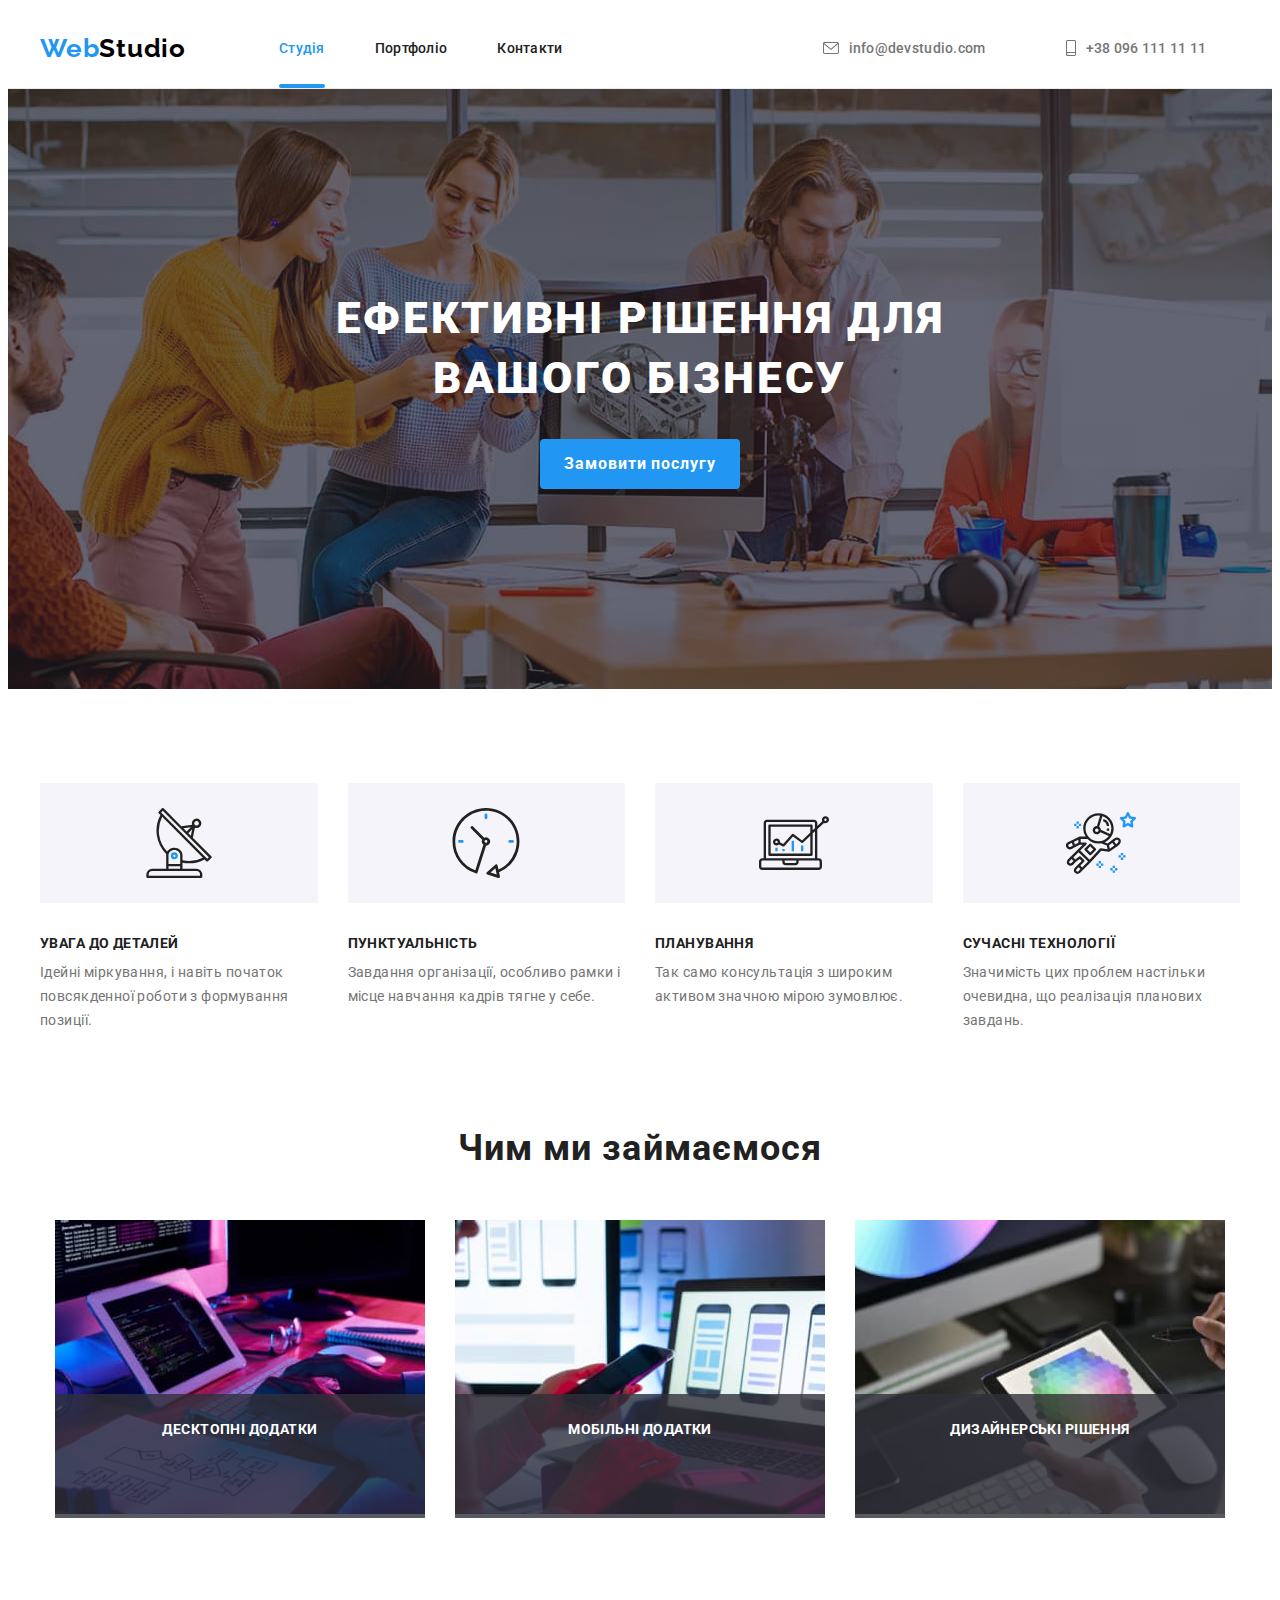
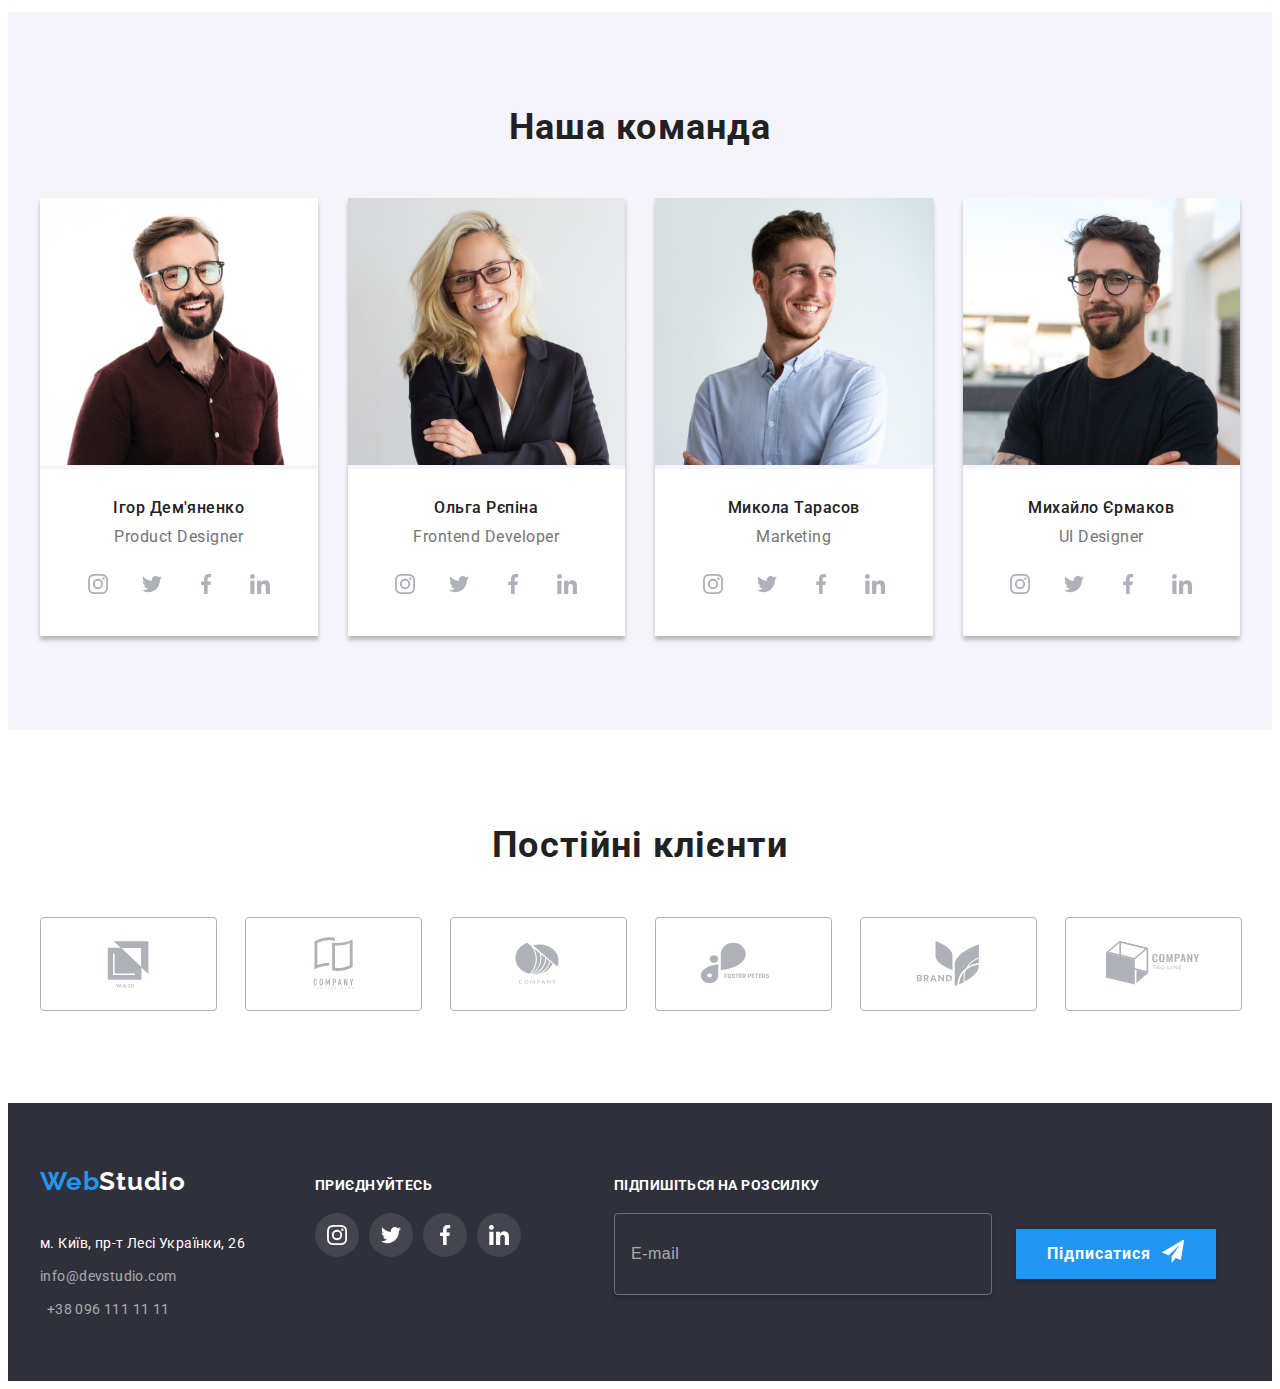
==== commit 5bf61d36: "HW08" ====
--- a/index.html
+++ b/index.html
@@ -16,7 +16,6 @@
       crossorigin="anonymous"
       referrerpolicy="no-referrer"
     />
-    <!-- <link rel="stylesheet" href="./css/styles.css" /> -->
     <link rel="stylesheet" href="./css/main.min.css" /> 
   </head>
   <body class="page">
@@ -58,8 +57,7 @@
             </li>
           </ul>
         </nav>
-        <!-- </div> -->
-            
+       
         <button type="button" class="menu-open" data-menu-open>
           <svg class="menu-open-icon" width="40" height="40">
             <use href="./images/icons.svg#icon-menu-open"></use>
--- a/css/main.min.css
+++ b/css/main.min.css
@@ -1 +1 @@
-:root{--color-title: #212121;--color-gray: #757575;--color-blue: #2196F3;--color-white: #FFFFFF;--background-color-portfolio: #EEEEEE;--gradient: linear-gradient(rgba(47, 48, 58, 0.4), rgba(47, 48, 58, 0.4))}body{font-family:Roboto,sans-serif}.container,.container-header,.container-footer,.container-portfolio{width:100%;padding-left:15px;padding-right:15px;margin:0 auto}@media screen and (min-width: 480px){.container,.container-header,.container-footer,.container-portfolio{max-width:480px}}@media screen and (min-width: 768px){.container,.container-header,.container-footer,.container-portfolio{max-width:768px}}@media screen and (min-width: 1200px){.container,.container-header,.container-footer,.container-portfolio{max-width:1600px}}.container-header,.container-footer{padding-top:0}.mob-contacts-list,.menu-soc-list,.mob-nav-list,.presentation-list,.project-list,.img-list,.our-advantages-list,.portfolio-list,.site-nav-list,.list,.contacts-list,.specialist-list,.client-list,.foot-list{list-style:none;padding:0;margin:0}.mob-contacts,.mob-nav-link,.project-list__link,.site-nav-link,.contacts,.list-link,.logo,.logo-footer{text-decoration:none}.page{background-color:var(--color-white)}.logo{display:inline-block}@media screen and (min-width: 768px){.logo{margin-right:88px}}@media screen and (min-width: 1200px){.logo{margin-right:93px}}.first-part{color:var(--color-blue)}.second-part{color:#000}.second-part-foot{color:#fff}.first-part,.second-part,.second-part-foot{font-family:Raleway,sans-serif;font-weight:700;font-size:24px;line-height:1.174;letter-spacing:.03em}@media screen and (min-width: 1200px){.first-part,.second-part,.second-part-foot{font-family:Raleway,sans-serif;font-weight:700;font-size:26px;line-height:1.1923;letter-spacing:.03em}}.container-header{height:60px;margin:0;display:flex;max-width:767px}@media screen and (min-width: 768px){.container-header{display:inline-block;height:80px;max-width:1199px}}@media screen and (min-width: 1200px){.container-header{display:flex;height:80px;max-width:1200px}}.mob-menu{position:fixed;z-index:1;width:100vw;height:100vh;background-color:#fff;top:0;padding-left:40px;padding-top:10px;padding-bottom:48px;padding-right:15px}@media screen and (min-width: 768px){.mob-menu{display:none}}.mob-container{height:100%;display:flex;flex-direction:column;justify-content:space-between;overflow:auto}.menu-open{margin-left:auto;border:none;background-color:rgba(0,0,0,0);display:block}.menu-open:hover,.menu-open:focus{color:#2196f3}@media screen and (min-width: 768px){.menu-open{display:none}}.menu-close{display:block;margin-left:auto;border:none;background-color:rgba(0,0,0,0);border:none}.menu-close:hover,.menu-close:focus{color:#2196f3}.mob-nav-link{font-weight:500;font-size:40px;line-height:1.172;letter-spacing:.02em;color:#212121}.mob-nav-link:focus,.mob-nav-link:hover{color:#2196f3}.mob-nav-item:not(:last-child){margin-bottom:32px}.mob-contacts-item:not(:last-child){margin-bottom:32px}.mob-contacts-mail{font-weight:500;font-size:24px;line-height:1.172;letter-spacing:.02em;color:#757575}.mob-contacts-tel{font-weight:500;font-size:34px;line-height:1.1717;letter-spacing:.02em;color:var(--color-blue)}.menu-soc-list{margin-top:64px;display:flex;gap:20px}.menu-soc-item{font-weight:500;font-size:18px;line-height:1.222;letter-spacing:.02em;color:var(--color-blue);position:relative}.menu-soc-item::after{content:"";width:1px;height:22px;color:rgba(33,33,33,.2);position:absolute}.site-nav-link{display:none}@media screen and (min-width: 768px){.site-nav-link{display:block;font-weight:500;font-size:14px;line-height:1.172;letter-spacing:.02em;padding-top:32px;padding-bottom:32px;color:var(--color-title);position:relative}.site-nav-link::after{content:"";position:absolute;opacity:0;width:100%;height:4px;border-radius:2px;background-color:var(--color-blue);left:0;bottom:0}.site-nav-link.current::after{opacity:1}}@media screen and (min-width: 1200px){.site-nav-link{display:block;font-weight:500;font-size:14px;line-height:1.172;letter-spacing:.02em;padding-top:32px;padding-bottom:32px;color:var(--color-title);position:relative}.site-nav-link::after{content:"";position:absolute;opacity:0;width:100%;height:4px;background-color:var(--color-blue);left:0;bottom:0;border-radius:2px}.site-nav-link.current::after{opacity:1}}@media screen and (min-width: 768px){.site-nav-item{margin-right:50px}.site-nav-item:last-child{margin-right:0}}@media screen and (min-width: 1200px){.site-nav-item{margin-right:50px}.site-nav-item:last-child{margin-right:0}}.contacts{display:none}@media screen and (min-width: 768px){.contacts{display:flex;justify-content:center;align-items:center;font-weight:500;font-size:12px;line-height:1.172;letter-spacing:.02em;width:100%;height:100%;color:var(--color-gray);transition:color 250ms cubic-bezier(0.4, 0, 0.2, 1)}}@media screen and (min-width: 1200px){.contacts{font-weight:500;font-size:14px;line-height:1.172;letter-spacing:.02em;width:100%;height:100%;color:var(--color-gray);transition:color 250ms cubic-bezier(0.4, 0, 0.2, 1)}}@media screen and (min-width: 768px){.contacts-icon{fill:var(--color-gray);margin-right:10px;transition:fill 250ms cubic-bezier(0.4, 0, 0.2, 1)}.contacts:hover .contacts-icon,.contacts:focus .contacts-icon{fill:#2196f3}}@media screen and (min-width: 1200px){.contacts-icon{fill:var(--color-gray);margin-right:10px;transition:fill 250ms cubic-bezier(0.4, 0, 0.2, 1)}.contacts:hover .contacts-icon,.contacts:focus .contacts-icon{fill:#2196f3}}@media screen and (min-width: 1200px){.contacts-item+.contacts-item{margin-left:40px}}@media screen and (min-width: 1200px){.contacts-item{padding-top:32px;padding-bottom:32px}}@media screen and (min-width: 1200px){.site-nav-link,.contacts{transition:color 250ms cubic-bezier(0.4, 0, 0.2, 1)}}@media screen and (min-width: 1200px){.site-nav-link:hover,.site-nav-link:focus,.site-nav-link.current{color:var(--color-blue);opacity:1}}@media screen and (min-width: 1200px){.contacts:hover,.contacts:focus{color:var(--color-blue)}}.header{border-bottom:1px solid #ececec}@media screen and (min-width: 1200px){.header{height:80px}}.site-nav{display:flex;align-items:center}@media screen and (min-width: 768px){.site-nav-list{display:flex}}@media screen and (min-width: 1200px){.site-nav-list{display:flex}}@media screen and (min-width: 768px){.contacts-list{display:flex;flex-direction:column;gap:10px;margin-left:auto;align-items:flex-start}}@media screen and (min-width: 1200px){.contacts-list{display:flex;gap:40px;flex-direction:row;margin-left:260px}}.section-hero{margin:0 auto;text-align:center;background-image:var(--gradient),url(../../images/hero-img-mob.jpg);background-repeat:no-repeat;background-position:center;background-size:cover}@media(min-device-pixel-ratio: 2),(-webkit-min-device-pixel-ratio: 2),(min-resolution: 192dpi),(min-resolution: 2dppx){.section-hero{background-image:var(--gradient),url(../../images/hero-img-mob-2x.jpg)}}@media screen and (min-width: 480px){.section-hero{background-image:var(--gradient),url(../../images/hero-img-tab.jpg)}}@media screen and (min-width: 480px)and (min-device-pixel-ratio: 2),screen and (min-width: 480px)and (-webkit-min-device-pixel-ratio: 2),screen and (min-width: 480px)and (min-resolution: 192dpi),screen and (min-width: 480px)and (min-resolution: 2dppx){.section-hero{background-image:var(--gradient),url(../../images/hero-img-tab-2x.jpg)}}@media screen and (min-width: 768px){.section-hero{background-image:var(--gradient),url(../../images/img-gero\ .jpg)}}@media screen and (min-width: 768px)and (min-device-pixel-ratio: 2),screen and (min-width: 768px)and (-webkit-min-device-pixel-ratio: 2),screen and (min-width: 768px)and (min-resolution: 192dpi),screen and (min-width: 768px)and (min-resolution: 2dppx){.section-hero{background-image:var(--gradient),url(../../images/hero-img-2x.jpg)}}@media screen and (min-width: 1200px){.section-hero{background-image:var(--gradient),url(../../images/img-gero\ .jpg)}}@media screen and (min-width: 1200px)and (min-device-pixel-ratio: 2),screen and (min-width: 1200px)and (-webkit-min-device-pixel-ratio: 2),screen and (min-width: 1200px)and (min-resolution: 192dpi),screen and (min-width: 1200px)and (min-resolution: 2dppx){.section-hero{background-image:var(--gradient),url(../../images/hero-img-2x.jpg)}}@media screen and (min-width: 480px){.section-hero{max-width:100%}}@media screen and (min-width: 768px){.section-hero{max-width:100%}}@media screen and (min-width: 1200px){.section-hero{max-width:1600px}}.container-hero{padding:118px 60px}@media screen and (min-width: 768px){.container-hero{padding:118px 204px}}@media screen and (min-width: 1200px){.container-hero{padding:200px 252px}}.hero-title{margin-top:0;margin-bottom:30px;color:#fff;font-weight:900;font-size:26px;line-height:1.615;letter-spacing:.06em;text-align:center;text-transform:uppercase}@media screen and (min-width: 1200px){.hero-title{font-weight:900;font-size:44px;line-height:1.3636;letter-spacing:.06em}}.button-hero{display:inline-block;min-width:200px;height:50px;border-radius:4px;padding:10px 24px;color:#fff;background-color:#2196f3;font-family:Roboto,sans-serif;font-weight:700;font-size:14px;line-height:1.875;letter-spacing:.06em;text-align:center;cursor:pointer;border:none;transition:color 250ms cubic-bezier(0.4, 0, 0.2, 1)}@media screen and (min-width: 480px){.button-hero{font-size:16px}}@media screen and (min-width: 768px){.button-hero{font-size:16px}}@media screen and (min-width: 1200px){.button-hero{font-size:16px}}.button-hero:hover,.button-hero:focus,.button-hero:active{color:#2f303a}.our-advantages-list{display:flex;flex-wrap:wrap;gap:30px}.our-advantages-item{width:100%;height:auto}@media screen and (min-width: 768px){.our-advantages-item{width:calc((100% - 30px)/2)}}@media screen and (min-width: 1200px){.our-advantages-item{width:calc((100% - 90px)/4)}}.our-advantages-icon{margin-bottom:30px;width:100%;height:120px;background-color:#f5f4fa;display:flex;justify-content:center;align-items:center}.advantages{padding-top:60px;padding-bottom:60px}@media screen and (min-width: 1200px){.advantages{padding-top:94px;padding-bottom:94px}}.our-advantages-title{margin-bottom:10px;margin-top:0;color:var(--color-title);font-weight:700;font-size:14px;line-height:1.1721;letter-spacing:.03em;display:flex;justify-content:center;align-items:center}@media screen and (min-width: 768px){.our-advantages-title{display:inline-block}}.our-advantages{display:inline-block;margin-top:0;margin-bottom:0;color:var(--color-gray);font-weight:400;font-size:14px;line-height:1.714;letter-spacing:.03em}.section-img{padding-bottom:94px}@media screen and (max-width: 1199px){.section-img{display:none}}.section-title{margin-top:0;margin-bottom:50px;color:var(--color-title);font-weight:700;font-size:36px;line-height:1.1719;letter-spacing:.03em;text-align:center}.presentation-list{display:flex;flex-wrap:wrap;gap:30px;justify-content:center}.presentation-list__item{max-width:100%;height:100%}.presentation{width:370px;height:100%;position:relative}.presentation-title{margin-top:0;margin-bottom:0;padding-top:27px;padding-bottom:27px;height:70px;width:100%;font-weight:700;font-size:14px;line-height:1.143;letter-spacing:.03em;color:var(--color-white);background-color:rgba(47,48,58,.8);text-align:center;text-transform:uppercase;position:absolute;bottom:0}.section-team{padding-top:60px;padding-bottom:60px;background-color:#f5f4fa}.img-list{display:flex;flex-wrap:wrap;gap:30px}.img-list__item{box-shadow:0px 4px 4px 0px rgba(0,0,0,.25);width:100%}@media screen and (min-width: 768px){.img-list__item{width:calc((100% - 30px)/2)}}@media screen and (min-width: 1200px){.img-list__item{width:calc((100% - 90px)/4)}}.img-item{max-width:100%}.team__title{margin-top:0;margin-bottom:10px;color:var(--color-title);font-weight:500;font-size:16px;line-height:1.1719;letter-spacing:.03em;text-align:center}.team__specialist{margin-top:0;margin-bottom:16px;color:var(--color-gray);font-weight:400;font-size:16px;line-height:1.1719;letter-spacing:.03em;text-align:center}.team{padding-top:30px;padding-bottom:30px;background-color:#fff}.specialist-list{display:flex;justify-content:center;align-items:center;gap:10px}.specialist-list__item{width:44px;height:44px}.specialist-list__link{width:100%;height:100%;background-color:#fff;border-radius:50%;display:flex;justify-content:center;align-items:center;transition:background-color 250ms cubic-bezier(0.4, 0, 0.2, 1)}.specialist-list__link:hover,.specialist-list__link:focus{background-color:#2196f3}.specialist-list__icon{fill:#afb1b8;transition:fill 250ms cubic-bezier(0.4, 0, 0.2, 1)}.specialist-list__link:focus .specialist-list__icon{fill:#fff}.specialist-list__link:hover .specialist-list__icon{fill:#fff}.section-clients{padding-top:63px;padding-bottom:60px;background-color:#fff}@media screen and (min-width: 768px){.section-clients{padding-top:60px}}@media screen and (min-width: 1200px){.section-clients{padding-top:94px;padding-bottom:94px}}.section-clients__title{margin-top:0;margin-bottom:30px;color:var(--color-title);font-weight:700;font-size:28px;line-height:1.1719;letter-spacing:.03em;text-align:center}@media screen and (min-width: 1200px){.section-clients__title{margin-bottom:50px;font-weight:700;font-size:36px;line-height:1.1719;letter-spacing:.03em}}.client-list{display:flex;justify-content:center;align-items:center;flex-wrap:wrap;gap:30px}.client-list__item{width:210px;height:92px;width:calc((100% - 30px)/2)}@media screen and (min-width: 768px){.client-list__item{width:226px;width:calc((100% - 60px)/3)}}@media screen and (min-width: 1200px){.client-list__item{width:170px;width:calc((100% - 150px)/6)}}.client-list__link{display:flex;justify-content:center;align-items:center;width:100%;height:100%;border:1px solid #afb1b8;border-radius:4px;fill:#afb1b8;transition:border-color 250ms cubic-bezier(0.4, 0, 0.2, 1)}.client-list__link:hover,.client-list__link:focus{border-color:#2196f3}.client-list__icon{fill:#afb1b8;transition:fill 250ms cubic-bezier(0.4, 0, 0.2, 1)}.client-list__link:hover .client-list__icon,.client-list__link:focus .client-list__icon{fill:#2196f3}@media screen and (min-width: 1200px){.div-contacts{margin-right:70px}}@media screen and (min-width: 768px){.div-foot-tablet{display:flex;align-items:baseline;justify-content:space-around;margin-bottom:60px}}.logo-footer{display:block;text-align:center;margin-bottom:14px}@media screen and (min-width: 1200px){.logo-footer{display:inline-block}}.address{font-style:normal}.section-foot{padding-top:60px;padding-bottom:60px;background-color:#2f303a}.list{display:block;text-align:center}@media screen and (min-width: 1200px){.list{display:inline-block}}.contacts-foot-address{margin-bottom:12px;color:#fff}@media screen and (min-width: 1200px){.contacts-foot-address{margin-bottom:9px;margin-top:20px;color:#fff}}.foot-item:not(:last-child){margin-bottom:9px}.contacts-foot{color:rgba(255,255,255,.6)}.contacts-foot-address,.contacts-foot{text-align:center;font-weight:400;font-size:14px;line-height:1.142;letter-spacing:.03em;text-decoration:none}@media screen and (min-width: 1200px){.contacts-foot-address,.contacts-foot{font-weight:400;font-size:14px;line-height:1.7143;letter-spacing:.03em;text-decoration:none}}.foot-networks{margin-top:60px;margin-bottom:60px;text-align:center}@media screen and (min-width: 768px){.foot-networks{margin:0}}@media screen and (min-width: 1200px){.foot-networks{width:206px;height:80px;margin-right:93px;margin-top:0;margin-bottom:0;text-align:start}}.foot-title{display:block;margin-bottom:20px;color:#fff;font-weight:700;font-size:14px;line-height:1.1721;letter-spacing:.03em;text-transform:uppercase}@media screen and (min-width: 1200px){.div-foot{display:flex;align-items:baseline}}.foot-list{display:flex;justify-content:center;align-items:center;gap:10px}.item-foot{width:44px;height:44px}.foot-link{width:100%;height:100%;background-color:rgba(255,255,255,.1);border-radius:50%;display:flex;justify-content:center;align-items:center;transition:background-color 250ms cubic-bezier(0.4, 0, 0.2, 1)}.foot-link:hover,.foot-link:focus{background-color:#2196f3}.foot-icon{fill:#fff;transition:fill 250ms cubic-bezier(0.4, 0, 0.2, 1)}.foot-link:hover .foot-icon{fill:#fff}.foot-link:focus .foot-icon{fill:#fff}.user-email{padding-left:93px}.form-email{display:block;text-align:center;margin-bottom:20px;color:#fff;font-weight:700;font-size:14px;line-height:1.1721;letter-spacing:.03em;text-transform:uppercase}@media screen and (min-width: 1200px){.form-email{margin-bottom:20px;color:#fff;font-weight:700;font-size:14px;line-height:1.1721;letter-spacing:.03em;text-transform:uppercase;text-align:start}}.user-mail{display:flex;flex-direction:column;align-items:center;gap:20px;justify-content:center}@media screen and (min-width: 1200px){.user-mail{display:flex;gap:12px;flex-direction:row}}.email-input::-moz-placeholder{font-weight:400;font-size:16px;line-height:1.25;letter-spacing:.03em;color:rgba(255,255,255,.6)}.email-input:-ms-input-placeholder{font-weight:400;font-size:16px;line-height:1.25;letter-spacing:.03em;color:rgba(255,255,255,.6)}.email-input::placeholder{font-weight:400;font-size:16px;line-height:1.25;letter-spacing:.03em;color:rgba(255,255,255,.6)}.submit{justify-content:center;padding:10px 28px;width:200px;height:50px;background-color:var(--color-blue);color:var(--color-white);font-family:Roboto;font-weight:700;font-size:16px;line-height:1.875;letter-spacing:.06em;display:inline-flex;box-shadow:0px 4px 4px 0px rgba(0,0,0,.15);border:none}.submit:hover,.submit:focus{background-color:#188ce8}@media screen and (min-width: 1200px){.submit{margin-left:12px;display:inline-flex}}.icon-send{fill:var(--color-white);margin-left:10px}.email-input{margin-bottom:20px;padding-left:16px;padding-top:15px;padding-bottom:15px;min-width:450px;height:50px;border-radius:4px;background-color:rgba(0,0,0,0);border:1px solid rgba(255,255,255,.3);box-shadow:0px 4px 4px 0px rgba(0,0,0,.15);color:#fff;transition:border-color 250ms cubic-bezier(0.4, 0, 0.2, 1)}.email-input:hover,.email-input:focus{border-color:var(--color-blue);outline:none}@media screen and (min-width: 1200px){.email-input{min-width:358px;margin-bottom:0}}.page-portfolio{background-color:var(--color-white)}.portfolio{padding-top:60px;padding-bottom:60px}@media screen and (min-width: 768px){.portfolio{padding-top:60px;padding-bottom:60px}}@media screen and (min-width: 1200px){.portfolio{padding-top:94px;padding-bottom:94px}}.portfolio-list{display:flex;flex-wrap:wrap;gap:8px;margin-bottom:40px}@media screen and (min-width: 768px){.portfolio-list{display:flex;justify-content:center;align-items:center;margin-bottom:30px}}@media screen and (min-width: 1200px){.portfolio-list{margin-bottom:50px;display:flex;justify-content:center;align-items:center}}.list-button:last-child{margin-right:0}.list-button{margin-right:8px}.list-button:last-child{margin-right:0}.button{padding:6px 22px}.button:hover,.button:focus,.button:active{color:var(--color-white);background-color:var(--color-blue);box-shadow:0px 4px 4px 0px rgba(0,0,0,.25)}.button-all{padding:6px 25px}.button-all.current{color:var(--color-white);background-color:var(--color-blue);box-shadow:0px 4px 4px 0px rgba(0,0,0,.25)}.button,.button-all{border-radius:4px;font-family:Roboto,sans-serif;color:var(--color-title);background-color:#f5f4fa;font-weight:500;font-size:16px;line-height:1.625;letter-spacing:.03em;text-align:center;cursor:pointer;border:none;transition:background-color 250ms cubic-bezier(0.4, 0, 0.2, 1),color 250ms cubic-bezier(0.4, 0, 0.2, 1),box-shadow 250ms cubic-bezier(0.4, 0, 0.2, 1)}.portfolio-title{opacity:0}.project-list{display:flex;flex-wrap:wrap;gap:30px}@media screen and (min-width: 768px){.project-list__item{width:354px;width:calc((100% - 30px)/2)}}@media screen and (min-width: 1200px){.project-list__item{width:370px;width:calc((100% - 60px)/3);height:404px}}.project-list__link{display:block;transition:box-shadow 250ms cubic-bezier(0.4, 0, 0.2, 1)}.project-list__link:hover,.project-list__link:focus{box-shadow:0px 4px 4px 0px rgba(0,0,0,.25)}.box-projects{padding:20px 24px;width:450px;border:1px solid #eee}@media screen and (min-width: 768px){.box-projects{width:354px;height:146px}}@media screen and (min-width: 1200px){.box-projects{width:370px;height:110px}}.project-list__icon{display:block}.list-projects{margin-top:0;margin-bottom:0;color:var(--color-title);font-weight:700;font-size:18px;line-height:2;letter-spacing:.06em}.list-services{margin-top:0;margin-bottom:0;color:var(--color-gray);font-weight:400;font-size:16px;line-height:1.875;letter-spacing:.03em}.portfolio-wrap{position:relative;overflow:hidden}.portfolio-text{margin-top:0;padding:63px 24px;font-size:18px;line-height:1.5556;letter-spacing:.03em;color:#fff;background-color:rgba(33,150,243,.9);position:absolute;top:0;left:0;height:100%;transform:translateY(100%);transition:transform 250ms cubic-bezier(0.4, 0, 0.2, 1);overflow:auto}.project-list__item:hover .portfolio-text{transform:translateY(0)}.backdroup{width:100%;height:100%;background-color:rgba(0,0,0,.2);position:fixed;top:0;transition:opacity 350ms linear,visibility 350ms linear}.backdroup.is-hidden .modal{transform:translate(-50%, -50%) scaleX(2)}.modal{padding:40px;width:450px;max-height:609px;background-color:var(--color-white);border-radius:4px;position:absolute;top:50%;left:50%;transform:translate(-50%, -50%) scaleX(1);transition:transform 350ms linear}@media screen and (min-width: 1200px){.modal{padding:40px;width:528px;min-height:581px;background-color:var(--color-white);border-radius:4px;position:absolute;top:50%;left:50%;transform:translate(-50%, -50%) scaleX(1);transition:transform 350ms linear}}.modal-close{width:30px;height:30px;color:#000;background-color:var(--color-white);border-radius:50%;border:1px solid rgba(0,0,0,.1);display:flex;justify-content:center;align-items:center;position:absolute;top:8px;right:8px;cursor:pointer;transition:fill 250ms cubic-bezier(0.4, 0, 0.2, 1)}.modal-close:hover,.modal-close:focus{fill:var(--color-blue)}.modal-title{font-weight:700;font-size:20px;line-height:1.5;letter-spacing:.03em;text-align:center;margin-bottom:12px}@media screen and (min-width: 1200px){.modal-title{font-weight:700;font-size:20px;line-height:1.172;letter-spacing:.03em;text-align:center;margin-bottom:12px}}.input-wrap{position:relative;margin-bottom:10px}.input-wrap-comment{position:relative}.modal-input{display:block;margin-bottom:10px;width:100%;height:40px;border:1px solid rgba(33,33,33,.2);padding-left:30px;outline:rgba(0,0,0,0);transition:border-color 250ms cubic-bezier(0.4, 0, 0.2, 1)}.modal-input:focus{border-color:var(--color-blue)}.modal-label{margin-bottom:4px;display:block;font-weight:400;font-size:12px;line-height:1.172;letter-spacing:.01em;color:#757575}.modal-comment{display:block;padding:12px 16px;border-radius:4px;width:100%;height:120px;border:1px solid rgba(33,33,33,.2);outline:rgba(0,0,0,0);resize:none}.modal-comment::-moz-placeholder{font-weight:400;font-size:12px;line-height:1.172;letter-spacing:.01em;color:rgba(117,117,117,.5)}.modal-comment:-ms-input-placeholder{font-weight:400;font-size:12px;line-height:1.172;letter-spacing:.01em;color:rgba(117,117,117,.5)}.modal-comment::placeholder{font-weight:400;font-size:12px;line-height:1.172;letter-spacing:.01em;color:rgba(117,117,117,.5)}.modal-icon{position:absolute;top:50%;transform:translate(-50%);left:15px;fill:var(--color-title);transition:fill 250ms cubic-bezier(0.4, 0, 0.2, 1)}.modal-input:focus+.modal-icon{fill:var(--color-blue)}.btn-submit{margin-top:30px;display:inline-flex;padding:10px 52px;border-radius:4px;background-color:var(--color-blue);color:var(--color-white);font-weight:700;font-size:16px;line-height:1.875;letter-spacing:.06em;text-align:center;align-items:center;border:none}.btn-submit-modal{display:flex;justify-content:center;align-items:center}.label-check,.accedence-link{font-weight:400;font-size:12px;line-height:1.172;letter-spacing:.03em}@media screen and (min-width: 1200px){.label-check,.accedence-link{font-weight:400;font-size:14px;line-height:1.714;letter-spacing:.03em}}.label-check{color:var(--color-gray);display:flex;justify-content:center;align-items:center}.accedence-link{color:var(--color-blue);position:relative;display:inline-block;text-decoration:none;margin-left:5px}.accedence-link::after{content:"";position:absolute;left:0;bottom:0;background-color:var(--color-blue);width:100%;height:1px}.label-check span{width:16px;height:15px;fill:#212121;border:1px solid #212121;margin-right:8px;display:flex;justify-content:center;align-items:center;fill:rgba(0,0,0,0);transition:background-color 250ms cubic-bezier(0.4, 0, 0.2, 1)}.modal-check:checked+.label-check span{background-color:var(--color-blue);fill:var(--color-white);border:none}.modal-check:focus+.label-check span{background-color:var(--color-blue)}.is-hidden{visibility:hidden}/*# sourceMappingURL=main.min.css.map */+:root{--color-title: #212121;--color-gray: #757575;--color-blue: #2196F3;--color-white: #FFFFFF;--background-color-portfolio: #EEEEEE;--gradient: linear-gradient(rgba(47, 48, 58, 0.4), rgba(47, 48, 58, 0.4))}body{font-family:Roboto,sans-serif}.container,.container-header,.container-footer,.container-portfolio{width:100%;padding-left:15px;padding-right:15px;margin:0 auto}@media screen and (min-width: 480px){.container,.container-header,.container-footer,.container-portfolio{max-width:480px}}@media screen and (min-width: 768px){.container,.container-header,.container-footer,.container-portfolio{max-width:768px}}@media screen and (min-width: 1200px){.container,.container-header,.container-footer,.container-portfolio{max-width:1200px}}.container-header,.container-footer{padding-top:0}.mob-contacts-list,.menu-soc-list,.mob-nav-list,.presentation-list,.project-list,.img-list,.our-advantages-list,.portfolio-list,.site-nav-list,.list,.contacts-list,.specialist-list,.client-list,.foot-list{list-style:none;padding:0;margin:0}.mob-contacts-tel,.mob-contacts-mail,.mob-contacts,.mob-nav-link,.project-list__link,.site-nav-link,.contacts,.list-link,.logo,.logo-footer{text-decoration:none}.page{background-color:var(--color-white)}.logo{display:inline-block}@media screen and (min-width: 768px){.logo{margin-right:88px}}@media screen and (min-width: 1200px){.logo{margin-right:93px}}.first-part{color:var(--color-blue)}.second-part{color:#000}.second-part-foot{color:#fff}.first-part,.second-part,.second-part-foot{font-family:Raleway,sans-serif;font-weight:700;font-size:24px;line-height:1.174;letter-spacing:.03em}@media screen and (min-width: 1200px){.first-part,.second-part,.second-part-foot{font-family:Raleway,sans-serif;font-weight:700;font-size:26px;line-height:1.1923;letter-spacing:.03em}}.container-header{height:60px;margin:0 auto;display:flex;max-width:767px}@media screen and (min-width: 768px){.container-header{display:inline-block;height:80px;max-width:1199px}}@media screen and (min-width: 1200px){.container-header{display:flex;height:80px;max-width:1200px}}.mob-menu{position:fixed;z-index:1;width:100vw;height:100vh;background-color:#fff;top:0;padding-left:40px;padding-top:10px;padding-bottom:48px;padding-right:15px}@media screen and (min-width: 768px){.mob-menu{display:none}}.mob-container{height:100%;display:flex;flex-direction:column;justify-content:space-between;overflow:auto}.menu-open{margin-left:auto;border:none;background-color:rgba(0,0,0,0);display:block}.menu-open:hover,.menu-open:focus{color:#2196f3}@media screen and (min-width: 768px){.menu-open{display:none}}.menu-close{display:block;margin-left:auto;border:none;background-color:rgba(0,0,0,0);border:none}.menu-close:hover,.menu-close:focus{color:#2196f3}.mob-nav-link{font-weight:500;font-size:40px;line-height:1.172;letter-spacing:.02em;color:#212121}.mob-nav-link:focus,.mob-nav-link:hover{color:#2196f3}.mob-nav-item:not(:last-child){margin-bottom:32px}.mob-contacts-item:not(:last-child){margin-bottom:32px}.mob-contacts-mail{font-weight:500;font-size:24px;line-height:1.172;letter-spacing:.02em;color:#757575}.mob-contacts-tel{font-weight:500;font-size:34px;line-height:1.1717;letter-spacing:.02em;color:var(--color-blue)}.menu-soc-list{margin-top:64px;display:flex;gap:20px}.menu-soc-item{font-weight:500;font-size:18px;line-height:1.222;letter-spacing:.02em;color:var(--color-blue);position:relative}.menu-soc-item::after{content:"";width:1px;height:22px;color:rgba(33,33,33,.2);position:absolute}.site-nav-link{display:none}@media screen and (min-width: 768px){.site-nav-link{display:block;font-weight:500;font-size:14px;line-height:1.172;letter-spacing:.02em;padding-top:32px;padding-bottom:32px;color:var(--color-title);position:relative}.site-nav-link::after{content:"";position:absolute;opacity:0;width:100%;height:4px;border-radius:2px;background-color:var(--color-blue);left:0;bottom:0}.site-nav-link.current::after{opacity:1}}@media screen and (min-width: 1200px){.site-nav-link{display:block;font-weight:500;font-size:14px;line-height:1.172;letter-spacing:.02em;padding-top:32px;padding-bottom:32px;color:var(--color-title);position:relative}.site-nav-link::after{content:"";position:absolute;opacity:0;width:100%;height:4px;background-color:var(--color-blue);left:0;bottom:0;border-radius:2px}.site-nav-link.current::after{opacity:1}}@media screen and (min-width: 768px){.site-nav-item{margin-right:50px}.site-nav-item:last-child{margin-right:0}}@media screen and (min-width: 1200px){.site-nav-item{margin-right:50px}.site-nav-item:last-child{margin-right:0}}.contacts{display:none}@media screen and (min-width: 768px){.contacts{display:flex;justify-content:center;align-items:center;font-weight:500;font-size:12px;line-height:1.172;letter-spacing:.02em;width:100%;height:100%;color:var(--color-gray);transition:color 250ms cubic-bezier(0.4, 0, 0.2, 1)}}@media screen and (min-width: 1200px){.contacts{font-weight:500;font-size:14px;line-height:1.172;letter-spacing:.02em;width:100%;height:100%;color:var(--color-gray);transition:color 250ms cubic-bezier(0.4, 0, 0.2, 1)}}@media screen and (min-width: 768px){.contacts-icon{fill:var(--color-gray);margin-right:10px;transition:fill 250ms cubic-bezier(0.4, 0, 0.2, 1)}.contacts:hover .contacts-icon,.contacts:focus .contacts-icon{fill:#2196f3}}@media screen and (min-width: 1200px){.contacts-icon{fill:var(--color-gray);margin-right:10px;transition:fill 250ms cubic-bezier(0.4, 0, 0.2, 1)}.contacts:hover .contacts-icon,.contacts:focus .contacts-icon{fill:#2196f3}}@media screen and (min-width: 1200px){.contacts-item+.contacts-item{margin-left:40px}}@media screen and (min-width: 1200px){.contacts-item{padding-top:32px;padding-bottom:32px}}@media screen and (min-width: 1200px){.site-nav-link,.contacts{transition:color 250ms cubic-bezier(0.4, 0, 0.2, 1)}}@media screen and (min-width: 1200px){.site-nav-link:hover,.site-nav-link:focus,.site-nav-link.current{color:var(--color-blue);opacity:1}}@media screen and (min-width: 1200px){.contacts:hover,.contacts:focus{color:var(--color-blue)}}.header{border-bottom:1px solid #ececec}@media screen and (min-width: 1200px){.header{height:80px}}.site-nav{display:flex;align-items:center}@media screen and (min-width: 768px){.site-nav-list{display:flex}}@media screen and (min-width: 1200px){.site-nav-list{display:flex}}@media screen and (min-width: 768px){.contacts-list{display:flex;flex-direction:column;gap:10px;margin-left:auto;align-items:flex-start}}@media screen and (min-width: 1200px){.contacts-list{display:flex;gap:40px;flex-direction:row;margin-left:260px}}.section-hero{margin:0 auto;text-align:center;background-image:var(--gradient),url(../images/hero-img-mob.jpg);background-repeat:no-repeat;background-position:center;background-size:cover}@media(min-device-pixel-ratio: 2),(-webkit-min-device-pixel-ratio: 2),(min-resolution: 192dpi),(min-resolution: 2dppx){.section-hero{background-image:var(--gradient),url(../images/hero-img-mob-2x.jpg)}}@media screen and (min-width: 480px){.section-hero{background-image:var(--gradient),url(../images/hero-img-tab.jpg)}}@media screen and (min-width: 480px)and (min-device-pixel-ratio: 2),screen and (min-width: 480px)and (-webkit-min-device-pixel-ratio: 2),screen and (min-width: 480px)and (min-resolution: 192dpi),screen and (min-width: 480px)and (min-resolution: 2dppx){.section-hero{background-image:var(--gradient),url(../images/hero-img-tab-2x.jpg)}}@media screen and (min-width: 768px){.section-hero{background-image:var(--gradient),url(../images/img-gero\ .jpg)}}@media screen and (min-width: 768px)and (min-device-pixel-ratio: 2),screen and (min-width: 768px)and (-webkit-min-device-pixel-ratio: 2),screen and (min-width: 768px)and (min-resolution: 192dpi),screen and (min-width: 768px)and (min-resolution: 2dppx){.section-hero{background-image:var(--gradient),url(../images/hero-img-2x.jpg)}}@media screen and (min-width: 1200px){.section-hero{background-image:var(--gradient),url(../images/img-gero\ .jpg)}}@media screen and (min-width: 1200px)and (min-device-pixel-ratio: 2),screen and (min-width: 1200px)and (-webkit-min-device-pixel-ratio: 2),screen and (min-width: 1200px)and (min-resolution: 192dpi),screen and (min-width: 1200px)and (min-resolution: 2dppx){.section-hero{background-image:var(--gradient),url(../images/hero-img-2x.jpg)}}@media screen and (min-width: 480px){.section-hero{max-width:100%}}@media screen and (min-width: 768px){.section-hero{max-width:100%}}@media screen and (min-width: 1200px){.section-hero{max-width:1600px}}.container-hero{padding-top:118px;padding-bottom:118px}@media screen and (min-width: 768px){.container-hero{padding-top:118px;padding-bottom:118px}}@media screen and (min-width: 1200px){.container-hero{padding:200px 252px}}.hero-title{margin-top:0;margin-bottom:30px;color:#fff;font-weight:900;font-size:26px;line-height:1.615;letter-spacing:.06em;text-align:center;text-transform:uppercase}@media screen and (min-width: 1200px){.hero-title{font-weight:900;font-size:44px;line-height:1.3636;letter-spacing:.06em}}.button-hero{display:inline-block;min-width:200px;height:50px;border-radius:4px;padding:10px 24px;color:#fff;background-color:#2196f3;font-family:Roboto,sans-serif;font-weight:700;font-size:14px;line-height:1.875;letter-spacing:.06em;text-align:center;cursor:pointer;border:none;transition:color 250ms cubic-bezier(0.4, 0, 0.2, 1)}@media screen and (min-width: 480px){.button-hero{font-size:16px}}@media screen and (min-width: 768px){.button-hero{font-size:16px}}@media screen and (min-width: 1200px){.button-hero{font-size:16px}}.button-hero:hover,.button-hero:focus,.button-hero:active{color:#2f303a}.our-advantages-list{display:flex;flex-wrap:wrap;gap:30px}.our-advantages-item{width:100%;height:auto}@media screen and (min-width: 768px){.our-advantages-item{width:calc((100% - 30px)/2)}}@media screen and (min-width: 1200px){.our-advantages-item{width:calc((100% - 90px)/4)}}.our-advantages-icon{margin-bottom:30px;width:100%;height:120px;background-color:#f5f4fa;display:flex;justify-content:center;align-items:center}.advantages{padding-top:60px;padding-bottom:60px}@media screen and (min-width: 1200px){.advantages{padding-top:94px;padding-bottom:94px}}.our-advantages-title{margin-bottom:10px;margin-top:0;color:var(--color-title);font-weight:700;font-size:14px;line-height:1.1721;letter-spacing:.03em;display:flex;justify-content:center;align-items:center}@media screen and (min-width: 768px){.our-advantages-title{display:inline-block}}.our-advantages{display:inline-block;margin-top:0;margin-bottom:0;color:var(--color-gray);font-weight:400;font-size:14px;line-height:1.714;letter-spacing:.03em}.section-img{padding-bottom:94px}@media screen and (max-width: 1199px){.section-img{display:none}}.section-title{margin-top:0;margin-bottom:30px;color:var(--color-title);font-weight:700;font-size:28px;line-height:1.172;letter-spacing:.03em;text-align:center}@media screen and (min-width: 768px){.section-title{font-weight:700;font-size:28px;line-height:1.172;letter-spacing:.03em;margin-bottom:30px}}@media screen and (min-width: 1200px){.section-title{font-weight:700;font-size:36px;line-height:1.1719;letter-spacing:.03em;margin-bottom:50px}}.presentation-list{display:flex;flex-wrap:wrap;gap:30px;justify-content:center}.presentation-list__item{max-width:100%;height:100%}.presentation{width:370px;height:100%;position:relative}.presentation-title{margin-top:0;margin-bottom:0;padding-top:27px;padding-bottom:27px;height:70px;width:100%;font-weight:700;font-size:14px;line-height:1.143;letter-spacing:.03em;color:var(--color-white);background-color:rgba(47,48,58,.8);text-align:center;text-transform:uppercase;position:absolute;bottom:0}.section-team{padding-top:60px;padding-bottom:60px;background-color:#f5f4fa}@media screen and (min-width: 1200px){.section-team{padding-top:94px;padding-bottom:94px}}.img-list{display:flex;flex-wrap:wrap;gap:30px}.img-list__item{box-shadow:0px 4px 4px 0px rgba(0,0,0,.25);width:100%}@media screen and (min-width: 768px){.img-list__item{width:calc((100% - 30px)/2)}}@media screen and (min-width: 1200px){.img-list__item{width:calc((100% - 90px)/4)}}.img-item{max-width:100%}.team__title{margin-top:0;margin-bottom:10px;color:var(--color-title);font-weight:500;font-size:16px;line-height:1.1719;letter-spacing:.03em;text-align:center}.team__specialist{margin-top:0;margin-bottom:16px;color:var(--color-gray);font-weight:400;font-size:16px;line-height:1.1719;letter-spacing:.03em;text-align:center}.team{padding-top:30px;padding-bottom:30px;background-color:#fff}.specialist-list{display:flex;justify-content:center;align-items:center;gap:10px}.specialist-list__item{width:44px;height:44px}.specialist-list__link{width:100%;height:100%;background-color:#fff;border-radius:50%;display:flex;justify-content:center;align-items:center;transition:background-color 250ms cubic-bezier(0.4, 0, 0.2, 1)}.specialist-list__link:hover,.specialist-list__link:focus{background-color:#2196f3}.specialist-list__icon{fill:#afb1b8;transition:fill 250ms cubic-bezier(0.4, 0, 0.2, 1)}.specialist-list__link:focus .specialist-list__icon{fill:#fff}.specialist-list__link:hover .specialist-list__icon{fill:#fff}.section-clients{padding-top:63px;padding-bottom:60px;background-color:#fff}@media screen and (min-width: 768px){.section-clients{padding-top:60px}}@media screen and (min-width: 1200px){.section-clients{padding-top:94px;padding-bottom:94px}}.section-clients__title{margin-top:0;margin-bottom:30px;color:var(--color-title);font-weight:700;font-size:28px;line-height:1.1719;letter-spacing:.03em;text-align:center}@media screen and (min-width: 1200px){.section-clients__title{margin-bottom:50px;font-weight:700;font-size:36px;line-height:1.1719;letter-spacing:.03em}}.client-list{display:flex;justify-content:center;align-items:center;flex-wrap:wrap;gap:30px}.client-list__item{width:210px;height:92px;width:calc((100% - 30px)/2)}@media screen and (min-width: 768px){.client-list__item{width:226px;width:calc((100% - 60px)/3)}}@media screen and (min-width: 1200px){.client-list__item{width:170px;width:calc((100% - 150px)/6)}}.client-list__link{display:flex;justify-content:center;align-items:center;width:100%;height:100%;border:1px solid #afb1b8;border-radius:4px;fill:#afb1b8;transition:border-color 250ms cubic-bezier(0.4, 0, 0.2, 1)}.client-list__link:hover,.client-list__link:focus{border-color:#2196f3}.client-list__icon{fill:#afb1b8;transition:fill 250ms cubic-bezier(0.4, 0, 0.2, 1)}.client-list__link:hover .client-list__icon,.client-list__link:focus .client-list__icon{fill:#2196f3}@media screen and (min-width: 1200px){.div-contacts{margin-right:70px}}@media screen and (min-width: 768px){.div-foot-tablet{display:flex;align-items:baseline;justify-content:space-around;margin-bottom:60px}}@media screen and (min-width: 1200px){.div-foot-tablet{margin-bottom:0}}.logo-footer{display:block;text-align:center;margin-bottom:14px}@media screen and (min-width: 1200px){.logo-footer{display:inline-block}}.address{font-style:normal}.section-foot{padding-top:60px;padding-bottom:60px;background-color:#2f303a}.list{display:block;text-align:center}@media screen and (min-width: 1200px){.list{display:inline-block}}.contacts-foot-address{margin-bottom:12px;color:#fff}@media screen and (min-width: 1200px){.contacts-foot-address{margin-bottom:9px;margin-top:20px;color:#fff}}.foot-item:not(:last-child){margin-bottom:9px}.contacts-foot{color:rgba(255,255,255,.6)}.contacts-foot-address,.contacts-foot{text-align:center;font-weight:400;font-size:14px;line-height:1.142;letter-spacing:.03em;text-decoration:none}@media screen and (min-width: 1200px){.contacts-foot-address,.contacts-foot{font-weight:400;font-size:14px;line-height:1.7143;letter-spacing:.03em;text-decoration:none}}.foot-networks{margin-top:60px;margin-bottom:60px;text-align:center}@media screen and (min-width: 768px){.foot-networks{margin:0}}@media screen and (min-width: 1200px){.foot-networks{width:206px;height:80px;margin-right:93px;margin-top:0;margin-bottom:0;text-align:start}}.foot-title{display:block;margin-bottom:20px;color:#fff;font-weight:700;font-size:14px;line-height:1.1721;letter-spacing:.03em;text-transform:uppercase}@media screen and (min-width: 1200px){.div-foot{display:flex;align-items:baseline}}.foot-list{display:flex;justify-content:center;align-items:center;gap:10px}.item-foot{width:44px;height:44px}.foot-link{width:100%;height:100%;background-color:rgba(255,255,255,.1);border-radius:50%;display:flex;justify-content:center;align-items:center;transition:background-color 250ms cubic-bezier(0.4, 0, 0.2, 1)}.foot-link:hover,.foot-link:focus{background-color:#2196f3}.foot-icon{fill:#fff;transition:fill 250ms cubic-bezier(0.4, 0, 0.2, 1)}.foot-link:hover .foot-icon{fill:#fff}.foot-link:focus .foot-icon{fill:#fff}.user-email{padding-left:93px}.form-email{display:block;text-align:center;margin-bottom:20px;color:#fff;font-weight:700;font-size:14px;line-height:1.1721;letter-spacing:.03em;text-transform:uppercase}@media screen and (min-width: 1200px){.form-email{margin-bottom:20px;color:#fff;font-weight:700;font-size:14px;line-height:1.1721;letter-spacing:.03em;text-transform:uppercase;text-align:start}}.user-mail{display:flex;flex-direction:column;align-items:center;gap:20px;justify-content:center}@media screen and (min-width: 1200px){.user-mail{display:flex;gap:12px;flex-direction:row}}.email-input::-moz-placeholder{font-weight:400;font-size:16px;line-height:1.25;letter-spacing:.03em;color:rgba(255,255,255,.6)}.email-input:-ms-input-placeholder{font-weight:400;font-size:16px;line-height:1.25;letter-spacing:.03em;color:rgba(255,255,255,.6)}.email-input::placeholder{font-weight:400;font-size:16px;line-height:1.25;letter-spacing:.03em;color:rgba(255,255,255,.6)}.submit{justify-content:center;padding:10px 28px;width:200px;height:50px;background-color:var(--color-blue);color:var(--color-white);font-family:Roboto;font-weight:700;font-size:16px;line-height:1.875;letter-spacing:.06em;display:inline-flex;box-shadow:0px 4px 4px 0px rgba(0,0,0,.15);border:none}.submit:hover,.submit:focus{background-color:#188ce8}@media screen and (min-width: 1200px){.submit{margin-left:12px;display:inline-flex}}.icon-send{fill:var(--color-white);margin-left:10px}.email-input{margin-bottom:20px;padding-left:16px;padding-top:15px;padding-bottom:15px;min-width:290px;height:50px;border-radius:4px;background-color:rgba(0,0,0,0);border:1px solid rgba(255,255,255,.3);box-shadow:0px 4px 4px 0px rgba(0,0,0,.15);color:#fff;transition:border-color 250ms cubic-bezier(0.4, 0, 0.2, 1)}.email-input:hover,.email-input:focus{border-color:var(--color-blue);outline:none}@media screen and (min-width: 768px){.email-input{min-width:450px}}@media screen and (min-width: 1200px){.email-input{min-width:358px;margin-bottom:0}}.page-portfolio{background-color:var(--color-white)}.portfolio{padding-top:60px;padding-bottom:60px}@media screen and (min-width: 768px){.portfolio{padding-top:60px;padding-bottom:60px}}@media screen and (min-width: 1200px){.portfolio{padding-top:94px;padding-bottom:94px}}.portfolio-list{display:flex;flex-wrap:wrap;gap:8px;margin-bottom:40px}@media screen and (min-width: 768px){.portfolio-list{display:flex;justify-content:center;align-items:center;margin-bottom:30px}}@media screen and (min-width: 1200px){.portfolio-list{margin-bottom:50px;display:flex;justify-content:center;align-items:center}}.list-button:last-child{margin-right:0}.list-button{margin-right:8px}.list-button:last-child{margin-right:0}.button{padding:6px 22px}.button:hover,.button:focus,.button:active{color:var(--color-white);background-color:var(--color-blue);box-shadow:0px 4px 4px 0px rgba(0,0,0,.25)}.button-all{padding:6px 25px}.button-all.current{color:var(--color-white);background-color:var(--color-blue);box-shadow:0px 4px 4px 0px rgba(0,0,0,.25)}.button,.button-all{border-radius:4px;font-family:Roboto,sans-serif;color:var(--color-title);background-color:#f5f4fa;font-weight:500;font-size:16px;line-height:1.625;letter-spacing:.03em;text-align:center;cursor:pointer;border:none;transition:background-color 250ms cubic-bezier(0.4, 0, 0.2, 1),color 250ms cubic-bezier(0.4, 0, 0.2, 1),box-shadow 250ms cubic-bezier(0.4, 0, 0.2, 1)}.portfolio-title{opacity:0}.project-list{display:flex;flex-wrap:wrap;gap:30px}@media screen and (min-width: 768px){.project-list__item{width:354px;width:calc((100% - 30px)/2)}}@media screen and (min-width: 1200px){.project-list__item{width:370px;width:calc((100% - 60px)/3);height:404px}}.project-list__link{display:block;transition:box-shadow 250ms cubic-bezier(0.4, 0, 0.2, 1)}.project-list__link:hover,.project-list__link:focus{box-shadow:0px 4px 4px 0px rgba(0,0,0,.25)}.box-projects{padding:20px 24px;width:450px;border:1px solid #eee}@media screen and (min-width: 768px){.box-projects{width:354px;height:146px}}@media screen and (min-width: 1200px){.box-projects{width:370px;height:110px}}.project-list__icon{display:block}.list-projects{margin-top:0;margin-bottom:0;color:var(--color-title);font-weight:700;font-size:18px;line-height:2;letter-spacing:.06em}.list-services{margin-top:0;margin-bottom:0;color:var(--color-gray);font-weight:400;font-size:16px;line-height:1.875;letter-spacing:.03em}.portfolio-wrap{position:relative;overflow:hidden}.portfolio-text{margin-top:0;padding:63px 24px;font-size:18px;line-height:1.5556;letter-spacing:.03em;color:#fff;background-color:rgba(33,150,243,.9);position:absolute;top:0;left:0;height:100%;transform:translateY(100%);transition:transform 250ms cubic-bezier(0.4, 0, 0.2, 1);overflow:auto}.project-list__item:hover .portfolio-text{transform:translateY(0)}.backdroup{width:100%;height:100%;background-color:rgba(0,0,0,.2);position:fixed;top:0;transition:opacity 350ms linear,visibility 350ms linear}.backdroup.is-hidden .modal{transform:translate(-50%, -50%) scaleX(2)}.modal{padding:40px;min-width:290px;background-color:var(--color-white);border-radius:4px;position:absolute;top:50%;left:50%;transform:translate(-50%, -50%) scaleX(1);transition:transform 350ms linear}@media screen and (min-width: 768px){.modal{padding:40px;width:450px;max-height:609px}}@media screen and (min-width: 1200px){.modal{padding:40px;width:528px;min-height:581px;background-color:var(--color-white);border-radius:4px;position:absolute;top:50%;left:50%;transform:translate(-50%, -50%) scaleX(1);transition:transform 350ms linear}}.modal-close{width:30px;height:30px;color:#000;background-color:var(--color-white);border-radius:50%;border:1px solid rgba(0,0,0,.1);display:flex;justify-content:center;align-items:center;position:absolute;top:8px;right:8px;cursor:pointer;transition:fill 250ms cubic-bezier(0.4, 0, 0.2, 1)}.modal-close:hover,.modal-close:focus{fill:var(--color-blue)}.modal-title{font-weight:700;font-size:20px;line-height:1.5;letter-spacing:.03em;text-align:center;margin-bottom:12px}@media screen and (min-width: 1200px){.modal-title{font-weight:700;font-size:20px;line-height:1.172;letter-spacing:.03em;text-align:center;margin-bottom:12px}}.input-wrap{position:relative;margin-bottom:10px}.input-wrap-comment{position:relative}.modal-input{display:block;margin-bottom:10px;width:100%;height:40px;border:1px solid rgba(33,33,33,.2);padding-left:30px;outline:rgba(0,0,0,0);transition:border-color 250ms cubic-bezier(0.4, 0, 0.2, 1)}.modal-input:focus{border-color:var(--color-blue)}.modal-label{margin-bottom:4px;display:block;font-weight:400;font-size:12px;line-height:1.172;letter-spacing:.01em;color:#757575}.modal-comment{display:block;padding:12px 16px;border-radius:4px;width:100%;height:120px;border:1px solid rgba(33,33,33,.2);outline:rgba(0,0,0,0);resize:none}.modal-comment::-moz-placeholder{font-weight:400;font-size:12px;line-height:1.172;letter-spacing:.01em;color:rgba(117,117,117,.5)}.modal-comment:-ms-input-placeholder{font-weight:400;font-size:12px;line-height:1.172;letter-spacing:.01em;color:rgba(117,117,117,.5)}.modal-comment::placeholder{font-weight:400;font-size:12px;line-height:1.172;letter-spacing:.01em;color:rgba(117,117,117,.5)}.modal-icon{position:absolute;top:50%;transform:translate(-50%);left:15px;fill:var(--color-title);transition:fill 250ms cubic-bezier(0.4, 0, 0.2, 1)}.modal-input:focus+.modal-icon{fill:var(--color-blue)}.btn-submit{margin-top:30px;display:inline-flex;padding:10px 52px;border-radius:4px;background-color:var(--color-blue);color:var(--color-white);font-weight:700;font-size:16px;line-height:1.875;letter-spacing:.06em;text-align:center;align-items:center;border:none}.btn-submit-modal{display:flex;justify-content:center;align-items:center}.label-check,.accedence-link{font-weight:400;font-size:12px;line-height:1.172;letter-spacing:.03em}@media screen and (min-width: 1200px){.label-check,.accedence-link{font-weight:400;font-size:14px;line-height:1.714;letter-spacing:.03em}}.label-check{color:var(--color-gray);display:flex;justify-content:center;align-items:center}.accedence-link{color:var(--color-blue);position:relative;display:inline-block;text-decoration:none;margin-left:5px}.accedence-link::after{content:"";position:absolute;left:0;bottom:0;background-color:var(--color-blue);width:100%;height:1px}.label-check span{width:16px;height:15px;fill:#212121;border:1px solid #212121;margin-right:8px;display:flex;justify-content:center;align-items:center;fill:rgba(0,0,0,0);transition:background-color 250ms cubic-bezier(0.4, 0, 0.2, 1)}.modal-check:checked+.label-check span{background-color:var(--color-blue);fill:var(--color-white);border:none}.modal-check:focus+.label-check span{background-color:var(--color-blue)}.is-hidden{visibility:hidden}/*# sourceMappingURL=main.min.css.map */